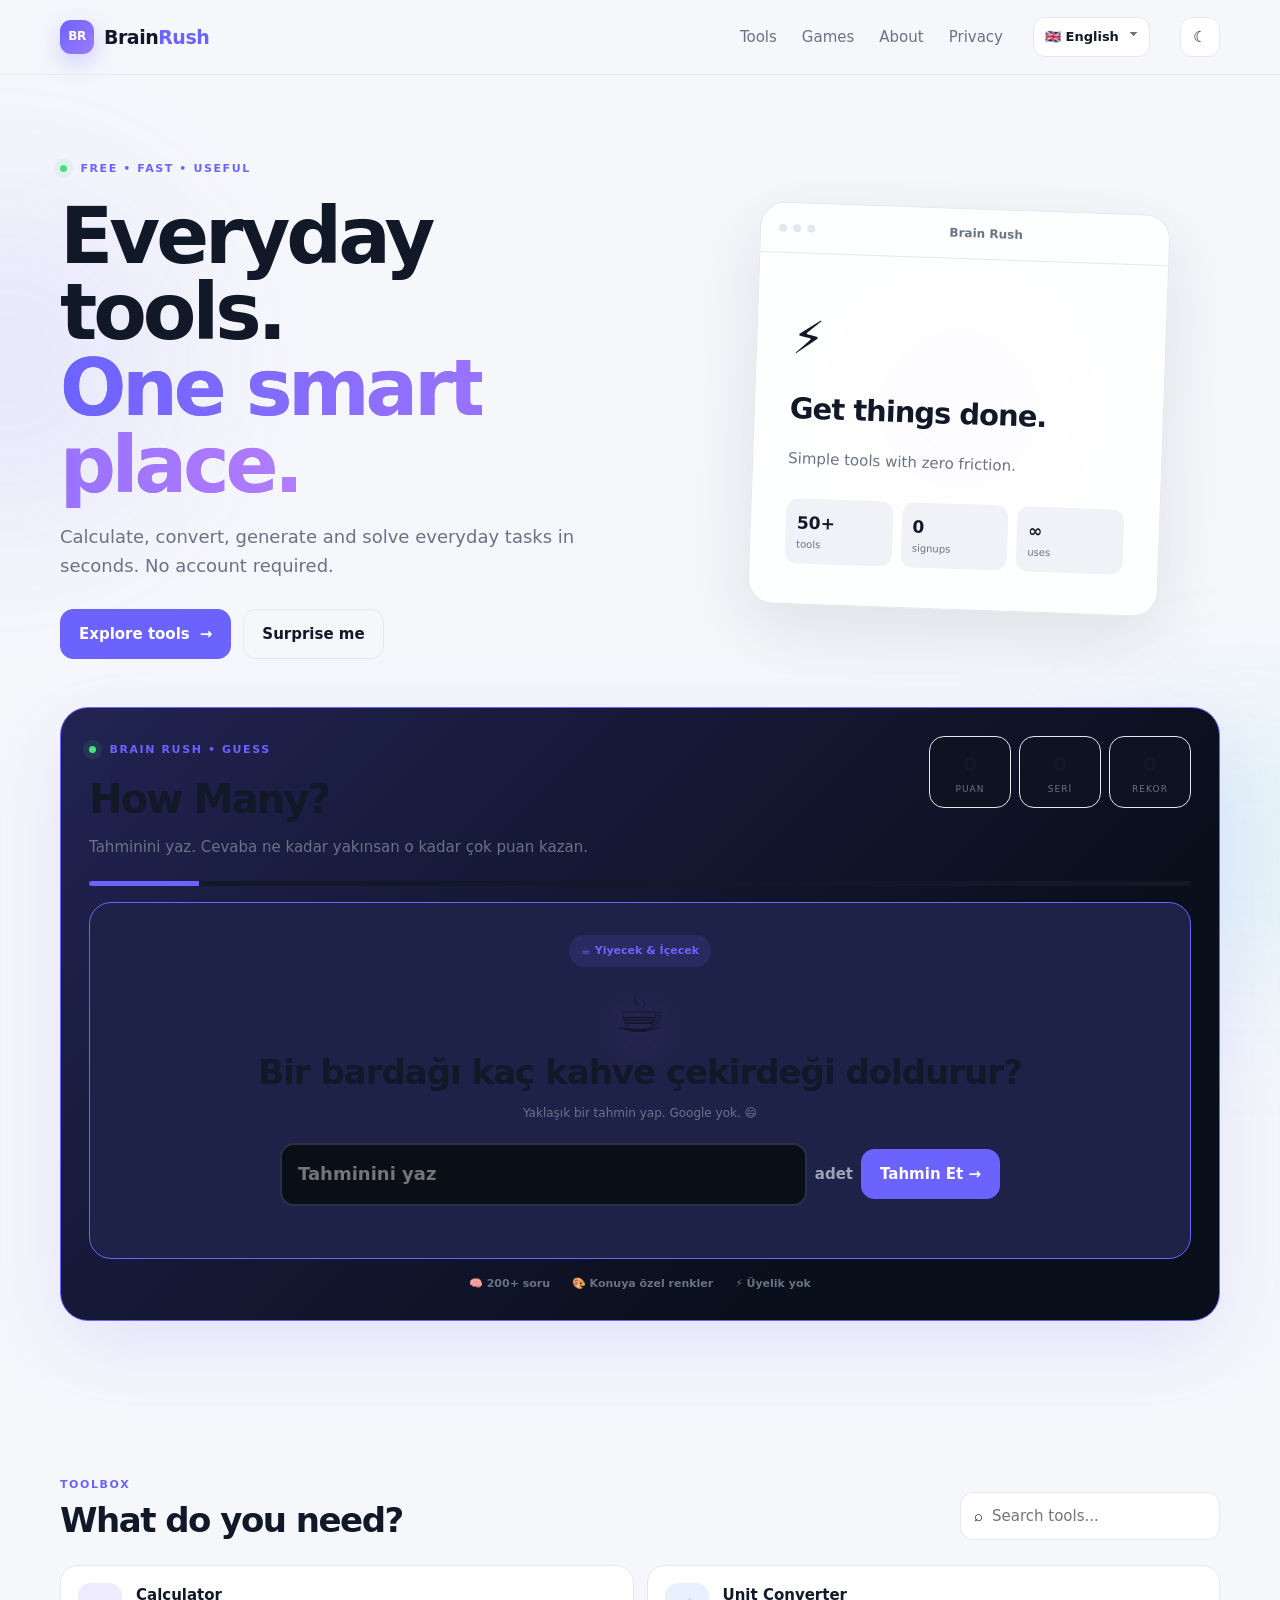
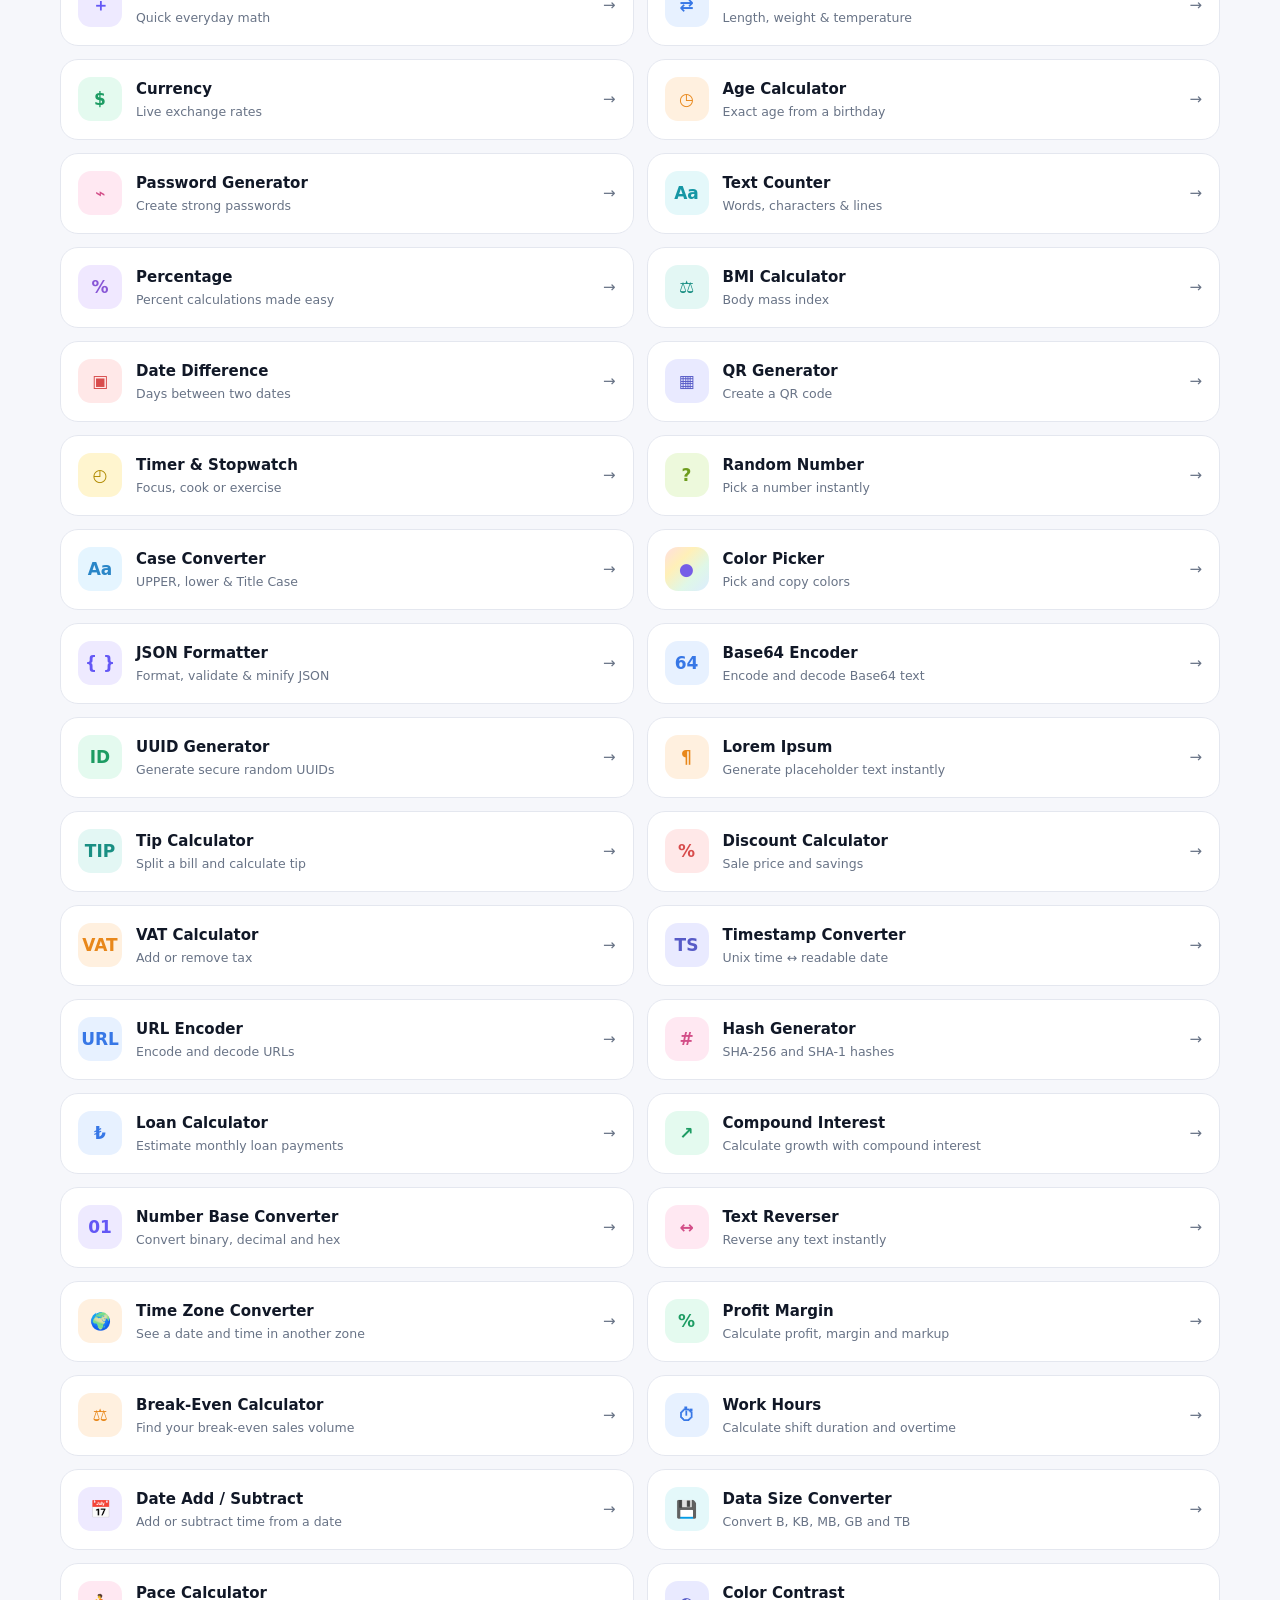
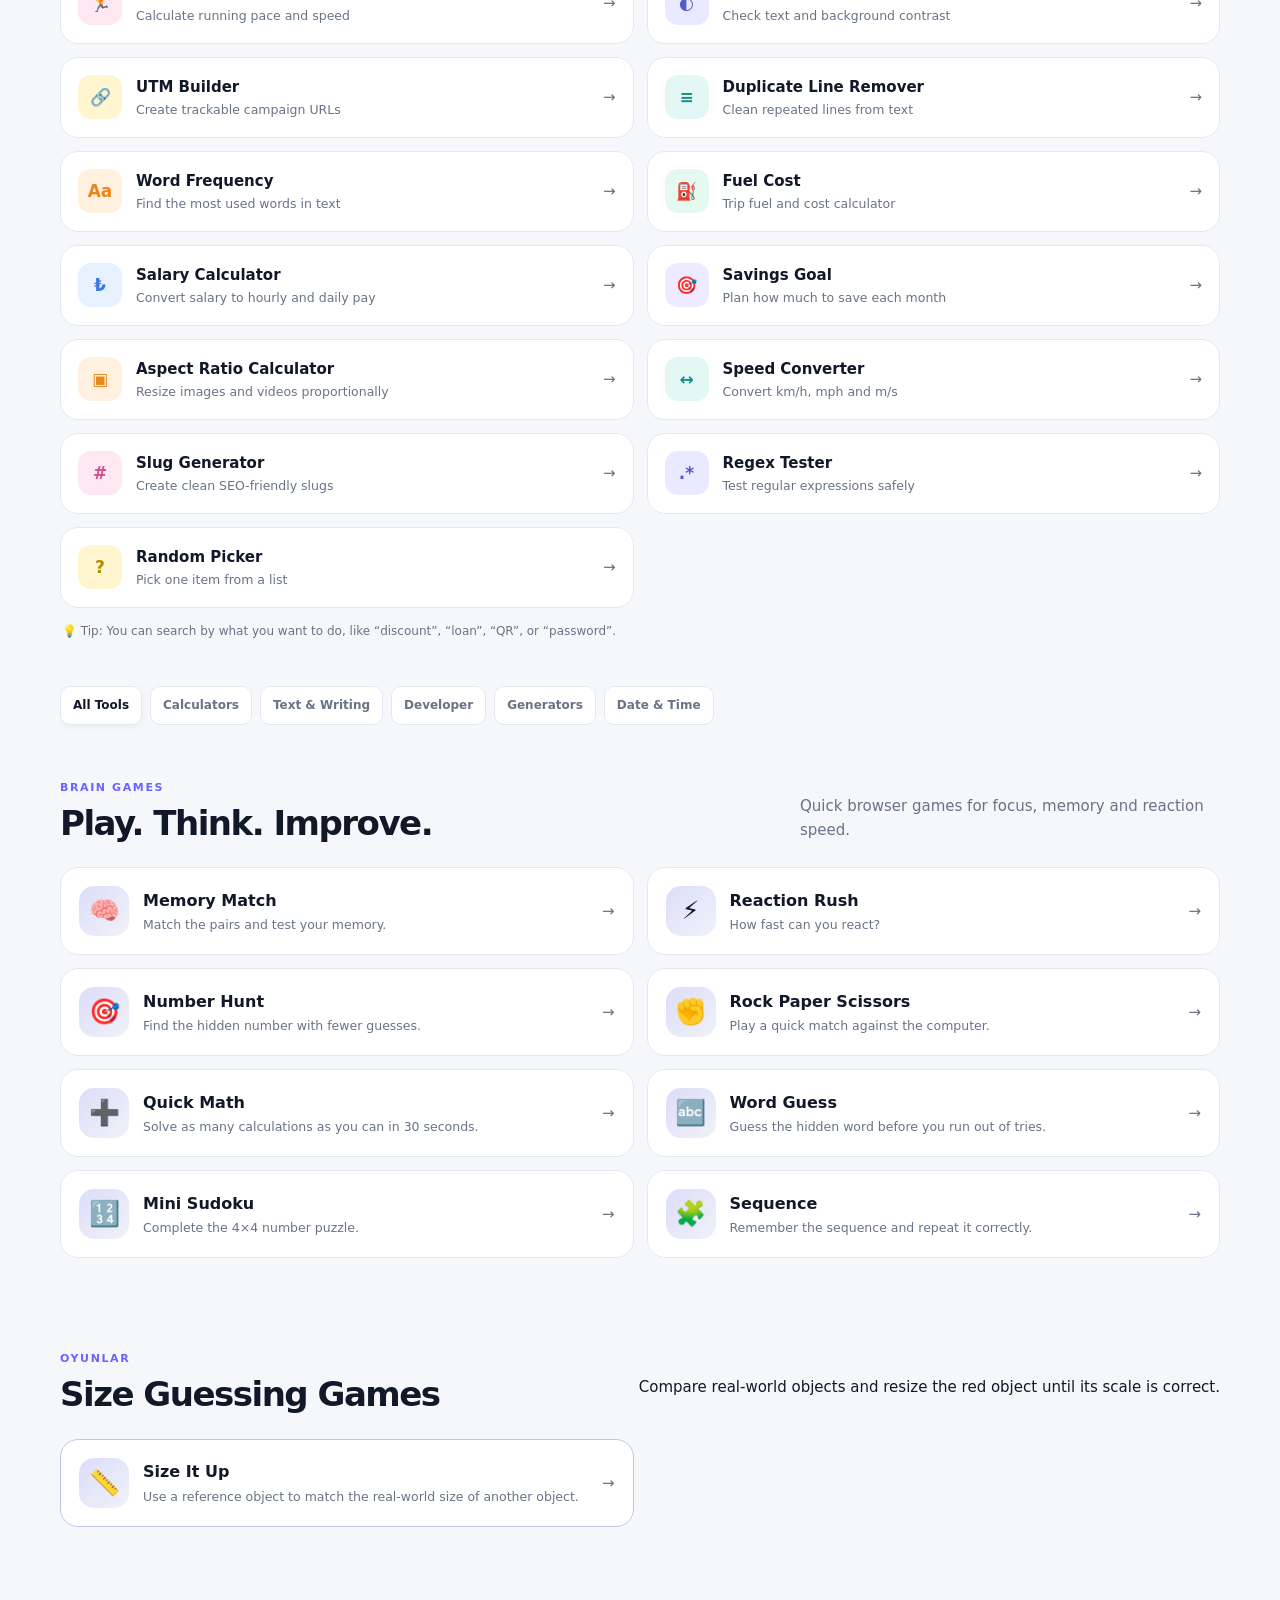
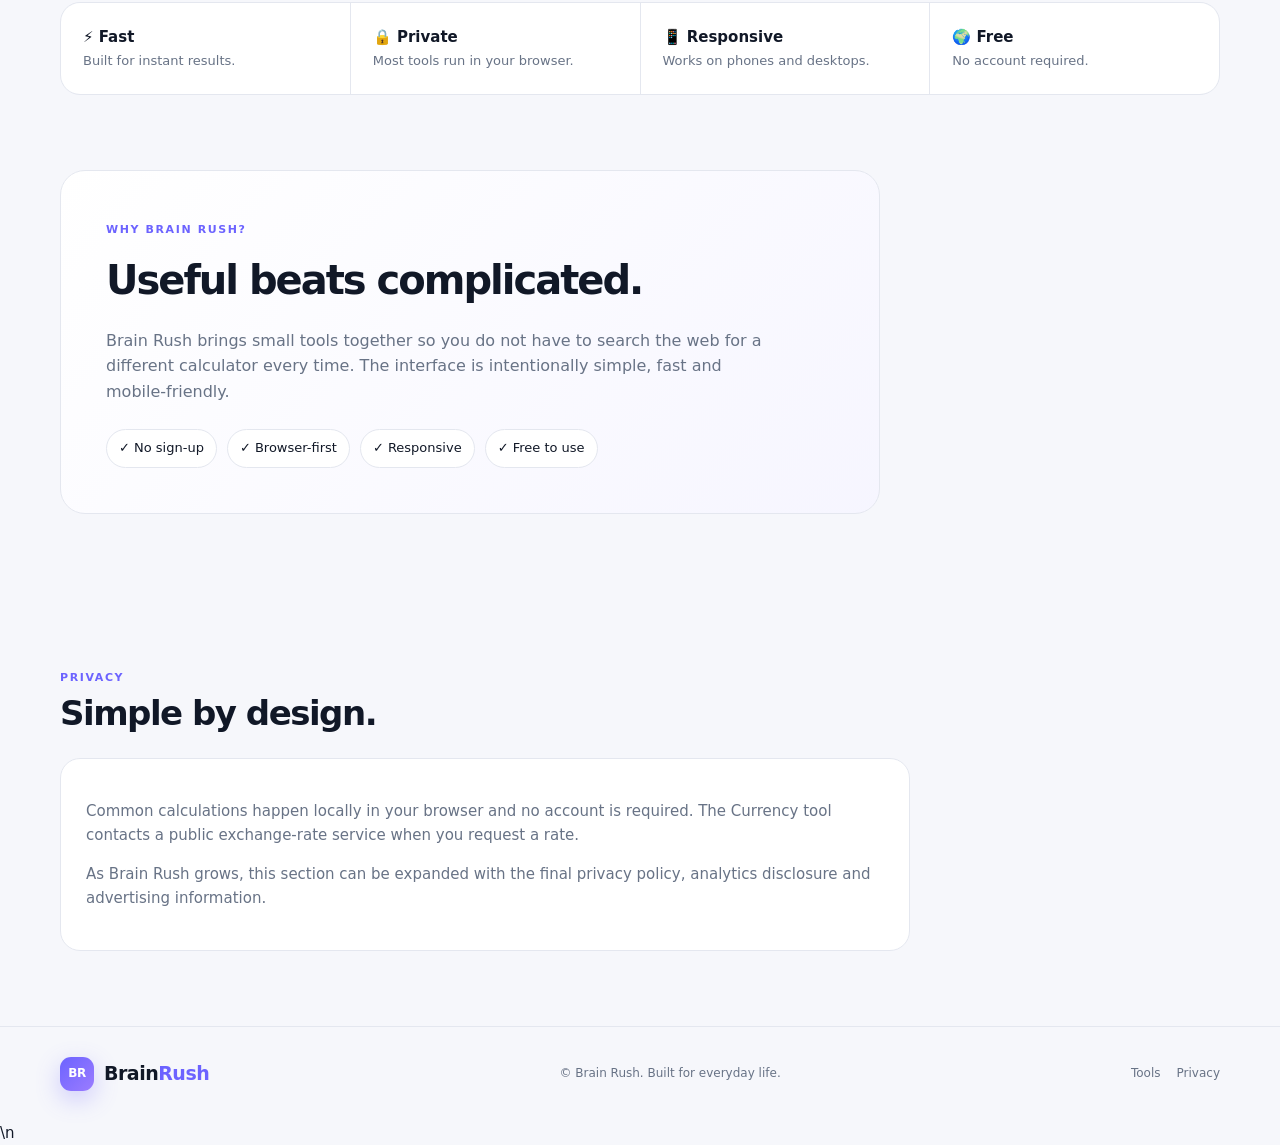
==== index.html @ 8f4cd1d2 "Refresh cache after removing size limits" ====
<!doctype html>
<html lang="en">
<head>
<meta charset="utf-8">
<meta name="viewport" content="width=device-width,initial-scale=1">
<meta name="theme-color" content="#0b1020">
<meta name="description" content="Brain Rush is a free collection of fast online tools for calculations, conversions, text, dates, passwords, QR codes and everyday tasks.">
<meta name="keywords" content="online tools, calculator, unit converter, currency converter, age calculator, password generator, text counter, percentage calculator, BMI, QR code">
<meta property="og:title" content="Brain Rush — Free Everyday Tools">
<meta property="og:description" content="Fast, useful and browser-first online tools.">
<meta property="og:type" content="website">
<title>Brain Rush — Free Everyday Tools</title>
<link rel="manifest" href="manifest.webmanifest">
<link rel="stylesheet" href="assets/styles.css?v=20261127-5">
</head>
<body>
<div class="bg-orb orb-one"></div><div class="bg-orb orb-two"></div>
<header class="site-header"><div class="container nav-wrap">
<a class="brand" href="#"><span class="brand-mark">BR</span><span>Brain<span>Rush</span></span></a>
<nav class="nav-links"><a href="#tools"><span data-i18n="Tools">Tools</span></a><a href="#games" data-i18n="Games">Games</a><a href="#about"><span data-i18n="About">About</span></a><a href="#privacy"><span data-i18n="Privacy">Privacy</span></a></nav>
<div class="language-switcher">
<select id="languageSelect" aria-label="Language">
<option value="en">🇬🇧 English</option>
<option value="tr">🇹🇷 Türkçe</option>
</select>
</div>
<button class="icon-btn" id="themeToggle" aria-label="Toggle theme">☾</button>
</div></header>
<main>
<section class="hero container"><div class="hero-copy">
<div class="eyebrow"><span class="pulse"></span> FREE • FAST • USEFUL</div>
<h1>Everyday tools.<br><span><span data-i18n="One smart place.">One smart place.</span></span></h1>
<p><span data-i18n="Calculate, convert, generate and solve everyday tasks in seconds. No account required.">Calculate, convert, generate and solve everyday tasks in seconds. No account required.</span></p>
<div class="hero-actions"><a class="btn primary" href="#tools">Explore tools <span>→</span></a><button class="btn ghost" id="randomTool"><span data-i18n="Surprise me">Surprise me</span></button></div>
</div><div class="hero-panel"><div class="panel-glow"></div><div class="mini-window">
<div class="window-top"><span></span><span></span><span></span><b>Brain Rush</b></div>
<div class="mini-content"><div class="mini-icon">⚡</div><strong><span data-i18n="Get things done.">Get things done.</span></strong><p><span data-i18n="Simple tools with zero friction.">Simple tools with zero friction.</span></p>
<div class="mini-stats"><span><b>50+</b> tools</span><span><b>0</b> signups</span><span><b>∞</b> uses</span></div></div></div></div></section>

<section class="container section estimate-game-section" id="guessGame">
  <div class="guess-game-shell" data-theme-color="violet">
    <div class="guess-game-header">
      <div>
        <span class="eyebrow"><span class="pulse"></span> BRAIN RUSH • GUESS</span>
        <h2 data-i18n="How Many?">How Many?</h2>
        <p data-i18n="Estimate the answer. The closer you are, the higher your score.">Tahminini yaz. Cevaba ne kadar yakınsan o kadar çok puan kazan.</p>
      </div>
      <div class="guess-game-stats">
        <div><b id="guessScore">0</b><small data-i18n="Score">PUAN</small></div>
        <div><b id="guessStreak">0</b><small data-i18n="Streak">SERİ</small></div>
        <div><b id="guessBest">0</b><small data-i18n="Best">REKOR</small></div>
      </div>
    </div>
    <div class="guess-progress"><span id="guessProgressBar"></span></div>
    <div class="guess-card" id="guessCard">
      <div class="guess-category" id="guessCategory">☕ Yiyecek & İçecek</div>
      <div class="guess-emoji" id="guessEmoji">☕</div>
      <h3 id="guessQuestion">Bir bardağı kaç kahve çekirdeği doldurur?</h3>
      <p class="guess-hint" id="guessHint">Yaklaşık bir tahmin yap. Google yok. 😄</p>
      <div class="guess-answer-row">
        <input id="guessInput" type="text" inputmode="decimal" autocomplete="off" placeholder="Tahminini yaz">
        <span id="guessUnit">adet</span>
        <button class="btn primary" id="guessSubmit" type="button">Tahmin Et →</button>
      </div>
      <div class="guess-feedback" id="guessFeedback" aria-live="polite"></div>
      <button class="guess-next" id="guessNext" type="button" hidden>Sonraki Soru →</button>
    </div>
    <div class="guess-footer">
      <span>🧠 <b data-i18n="200+ questions">200+ soru</b></span>
      <span>🎨 <b data-i18n="Color-coded topics">Konuya özel renkler</b></span>
      <span>⚡ <b data-i18n="No account required">Üyelik yok</b></span>
    </div>
  </div>
</section>

<section class="container section" id="tools"><div class="section-heading"><div><span class="eyebrow"><span data-i18n="TOOLBOX">TOOLBOX</span></span><h2>What do you need?</h2></div>
<div class="search-box"><span>⌕</span><input id="toolSearch" type="search" placeholder="Search tools..." aria-label="Search tools"></div></div>
<div class="tool-grid">
<button class="tool-card" data-tool="calculator" data-category="calculator" data-keywords="math arithmetic"><span class="tool-icon violet">＋</span><span><b><span data-i18n="Calculator">Calculator</span></b><small><span data-i18n="Quick everyday math">Quick everyday math</span></small></span><i>→</i></button>
<button class="tool-card" data-tool="unit" data-category="calculator" data-keywords="unit length weight temperature"><span class="tool-icon blue">⇄</span><span><b><span data-i18n="Unit Converter">Unit Converter</span></b><small><span data-i18n="Length, weight & temperature">Length, weight & temperature</span></small></span><i>→</i></button>
<button class="tool-card" data-tool="currency" data-category="calculator" data-keywords="currency exchange money usd eur try"><span class="tool-icon green">$</span><span><b><span data-i18n="Currency">Currency</span></b><small><span data-i18n="Live exchange rates">Live exchange rates</span></small></span><i>→</i></button>
<button class="tool-card" data-tool="age" data-category="calculator" data-keywords="age birthday date"><span class="tool-icon orange">◷</span><span><b><span data-i18n="Age Calculator">Age Calculator</span></b><small><span data-i18n="Exact age from a birthday">Exact age from a birthday</span></small></span><i>→</i></button>
<button class="tool-card" data-tool="password" data-category="generator" data-keywords="password secure random generator"><span class="tool-icon pink">⌁</span><span><b><span data-i18n="Password Generator">Password Generator</span></b><small><span data-i18n="Create strong passwords">Create strong passwords</span></small></span><i>→</i></button>
<button class="tool-card" data-tool="text" data-category="text" data-keywords="text words characters counter"><span class="tool-icon cyan">Aa</span><span><b><span data-i18n="Text Counter">Text Counter</span></b><small><span data-i18n="Words, characters & lines">Words, characters & lines</span></small></span><i>→</i></button>
<button class="tool-card" data-tool="percentage" data-category="calculator" data-keywords="percent percentage"><span class="tool-icon purple">%</span><span><b><span data-i18n="Percentage">Percentage</span></b><small><span data-i18n="Percent calculations made easy">Percent calculations made easy</span></small></span><i>→</i></button>
<button class="tool-card" data-tool="bmi" data-category="calculator" data-keywords="bmi body mass index"><span class="tool-icon teal">⚖</span><span><b><span data-i18n="BMI Calculator">BMI Calculator</span></b><small><span data-i18n="Body mass index">Body mass index</span></small></span><i>→</i></button>
<button class="tool-card" data-tool="date" data-category="time" data-keywords="date difference days"><span class="tool-icon red">▣</span><span><b><span data-i18n="Date Difference">Date Difference</span></b><small><span data-i18n="Days between two dates">Days between two dates</span></small></span><i>→</i></button>
<button class="tool-card" data-tool="qr" data-category="generator" data-keywords="qr code"><span class="tool-icon indigo">▦</span><span><b><span data-i18n="QR Generator">QR Generator</span></b><small><span data-i18n="Create a QR code">Create a QR code</span></small></span><i>→</i></button>
<button class="tool-card" data-tool="timer" data-category="time" data-keywords="timer stopwatch countdown"><span class="tool-icon yellow">◴</span><span><b><span data-i18n="Timer & Stopwatch">Timer & Stopwatch</span></b><small><span data-i18n="Focus, cook or exercise">Focus, cook or exercise</span></small></span><i>→</i></button>
<button class="tool-card" data-tool="random" data-category="generator" data-keywords="random number"><span class="tool-icon lime">?</span><span><b><span data-i18n="Random Number">Random Number</span></b><small><span data-i18n="Pick a number instantly">Pick a number instantly</span></small></span><i>→</i></button>
<button class="tool-card" data-tool="case" data-category="text" data-keywords="uppercase lowercase case converter"><span class="tool-icon sky">Aa</span><span><b><span data-i18n="Case Converter">Case Converter</span></b><small><span data-i18n="UPPER, lower & Title Case">UPPER, lower & Title Case</span></small></span><i>→</i></button>
<button class="tool-card" data-tool="color" data-category="generator" data-keywords="color picker hex rgb"><span class="tool-icon rainbow">●</span><span><b><span data-i18n="Color Picker">Color Picker</span></b><small><span data-i18n="Pick and copy colors">Pick and copy colors</span></small></span><i>→</i></button>
<button class="tool-card" data-tool="json" data-category="developer" data-keywords="json formatter beautifier minify developer"><span class="tool-icon violet">{ }</span><span><b><span data-i18n="JSON Formatter">JSON Formatter</span></b><small><span data-i18n="Format, validate & minify JSON">Format, validate & minify JSON</span></small></span><i>→</i></button>
<button class="tool-card" data-tool="base64" data-category="developer" data-keywords="base64 encode decode developer"><span class="tool-icon blue">64</span><span><b><span data-i18n="Base64 Encoder">Base64 Encoder</span></b><small><span data-i18n="Encode and decode Base64 text">Encode and decode Base64 text</span></small></span><i>→</i></button>
<button class="tool-card" data-tool="uuid" data-category="generator" data-keywords="uuid guid identifier developer"><span class="tool-icon green">ID</span><span><b><span data-i18n="UUID Generator">UUID Generator</span></b><small><span data-i18n="Generate secure random UUIDs">Generate secure random UUIDs</span></small></span><i>→</i></button>
<button class="tool-card" data-tool="lorem" data-category="text" data-keywords="lorem ipsum placeholder text"><span class="tool-icon orange">¶</span><span><b><span data-i18n="Lorem Ipsum">Lorem Ipsum</span></b><small><span data-i18n="Generate placeholder text instantly">Generate placeholder text instantly</span></small></span><i>→</i></button><button class="tool-card" data-tool="tip" data-category="calculator" data-keywords="tip gratuity restaurant bill"><span class="tool-icon teal">TIP</span><span><b data-i18n="Tip Calculator">Tip Calculator</b><small data-i18n="Split a bill and calculate tip">Split a bill and calculate tip</small></span><i>→</i></button>
<button class="tool-card" data-tool="discount" data-category="calculator" data-keywords="discount sale price savings"><span class="tool-icon red">%</span><span><b data-i18n="Discount Calculator">Discount Calculator</b><small data-i18n="Sale price and savings">Sale price and savings</small></span><i>→</i></button>
<button class="tool-card" data-tool="vat" data-category="calculator" data-keywords="vat tax sales tax"><span class="tool-icon orange">VAT</span><span><b data-i18n="VAT Calculator">VAT Calculator</b><small data-i18n="Add or remove tax">Add or remove tax</small></span><i>→</i></button>
<button class="tool-card" data-tool="timestamp" data-category="time" data-keywords="unix timestamp epoch date time"><span class="tool-icon indigo">TS</span><span><b data-i18n="Timestamp Converter">Timestamp Converter</b><small data-i18n="Unix time ↔ readable date">Unix time ↔ readable date</small></span><i>→</i></button>
<button class="tool-card" data-tool="url" data-category="developer" data-keywords="url encode decode developer"><span class="tool-icon blue">URL</span><span><b data-i18n="URL Encoder">URL Encoder</b><small data-i18n="Encode and decode URLs">Encode and decode URLs</small></span><i>→</i></button>
<button class="tool-card" data-tool="hash" data-category="developer" data-keywords="hash sha256 sha1 security developer"><span class="tool-icon pink">#</span><span><b data-i18n="Hash Generator">Hash Generator</b><small data-i18n="SHA-256 and SHA-1 hashes">SHA-256 and SHA-1 hashes</small></span><i>→</i></button><button class="tool-card" data-tool="loan" data-category="calculator" data-keywords="loan credit mortgage interest"><span class="tool-icon blue">₺</span><span><b data-i18n="Loan Calculator">Loan Calculator</b><small data-i18n="Estimate monthly loan payments">Estimate monthly loan payments</small></span><i>→</i></button>
<button class="tool-card" data-tool="compound" data-category="calculator" data-keywords="compound interest investment savings"><span class="tool-icon green">↗</span><span><b data-i18n="Compound Interest">Compound Interest</b><small data-i18n="Calculate growth with compound interest">Calculate growth with compound interest</small></span><i>→</i></button>
<button class="tool-card" data-tool="base" data-category="developer" data-keywords="binary decimal hexadecimal base converter"><span class="tool-icon violet">01</span><span><b data-i18n="Number Base Converter">Number Base Converter</b><small data-i18n="Convert binary, decimal and hex">Convert binary, decimal and hex</small></span><i>→</i></button>
<button class="tool-card" data-tool="reverse" data-category="text" data-keywords="reverse text string"><span class="tool-icon pink">↔</span><span><b data-i18n="Text Reverser">Text Reverser</b><small data-i18n="Reverse any text instantly">Reverse any text instantly</small></span><i>→</i></button>
<button class="tool-card" data-tool="timezone" data-category="time" data-keywords="time zone timezone world clock"><span class="tool-icon orange">🌍</span><span><b data-i18n="Time Zone Converter">Time Zone Converter</b><small data-i18n="See a date and time in another zone">See a date and time in another zone</small></span><i>→</i></button><button class="tool-card" data-tool="profit" data-category="calculator" data-keywords="profit margin markup sales cost"><span class="tool-icon green">%</span><span><b data-i18n="Profit Margin">Kâr Marjı Hesaplama</b><small data-i18n="Calculate profit, margin and markup">Kârı, marjı ve kâr oranını hesaplayın</small></span><i>→</i></button>
<button class="tool-card" data-tool="breakeven" data-category="calculator" data-keywords="break even fixed variable cost business"><span class="tool-icon orange">⚖</span><span><b data-i18n="Break-Even Calculator">Başabaş Noktası Hesaplama</b><small data-i18n="Find your break-even sales volume">Başabaş satış miktarını bulun</small></span><i>→</i></button>
<button class="tool-card" data-tool="workhours" data-category="calculator" data-keywords="work hours shift overtime time"><span class="tool-icon blue">⏱</span><span><b data-i18n="Work Hours">Çalışma Saati Hesaplama</b><small data-i18n="Calculate shift duration and overtime">Vardiya süresini ve fazla mesaiyi hesaplayın</small></span><i>→</i></button>
<button class="tool-card" data-tool="dateadd" data-category="calculator" data-keywords="date add days weeks months"><span class="tool-icon violet">📅</span><span><b data-i18n="Date Add / Subtract">Tarihe Gün Ekle / Çıkar</b><small data-i18n="Add or subtract time from a date">Bir tarihe gün, hafta veya ay ekleyin</small></span><i>→</i></button>
<button class="tool-card" data-tool="datasize" data-category="calculator" data-keywords="data storage bytes kb mb gb tb"><span class="tool-icon cyan">💾</span><span><b data-i18n="Data Size Converter">Veri Boyutu Dönüştürücü</b><small data-i18n="Convert B, KB, MB, GB and TB">B, KB, MB, GB ve TB arasında dönüştürün</small></span><i>→</i></button>
<button class="tool-card" data-tool="pace" data-category="calculator" data-keywords="running pace speed distance time"><span class="tool-icon pink">🏃</span><span><b data-i18n="Pace Calculator">Tempo Hesaplama</b><small data-i18n="Calculate running pace and speed">Koşu temposunu ve hızı hesaplayın</small></span><i>→</i></button>
<button class="tool-card" data-tool="contrast" data-category="developer" data-keywords="color contrast accessibility wcag"><span class="tool-icon indigo">◐</span><span><b data-i18n="Color Contrast">Renk Kontrastı</b><small data-i18n="Check text and background contrast">Metin ve arka plan kontrastını kontrol edin</small></span><i>→</i></button>
<button class="tool-card" data-tool="utm" data-category="generator" data-keywords="utm campaign url marketing"><span class="tool-icon yellow">🔗</span><span><b data-i18n="UTM Builder">UTM Oluşturucu</b><small data-i18n="Create trackable campaign URLs">Takip edilebilir kampanya URL'leri oluşturun</small></span><i>→</i></button>
<button class="tool-card" data-tool="duplicates" data-category="text" data-keywords="duplicate lines remove text clean"><span class="tool-icon teal">≡</span><span><b data-i18n="Duplicate Line Remover">Tekrarlanan Satırları Temizle</b><small data-i18n="Clean repeated lines from text">Metindeki tekrar eden satırları temizleyin</small></span><i>→</i></button>
<button class="tool-card" data-tool="wordfreq" data-category="text" data-keywords="word frequency text analysis count"><span class="tool-icon orange">Aa</span><span><b data-i18n="Word Frequency">Kelime Sıklığı</b><small data-i18n="Find the most used words in text">Metinde en sık kullanılan kelimeleri bulun</small></span><i>→</i></button><button class="tool-card" data-tool="fuel" data-category="calculator" data-keywords="fuel cost petrol diesel trip car"><span class="tool-icon green">⛽</span><span><b data-i18n="Fuel Cost">Fuel Cost</b><small data-i18n="Trip fuel and cost calculator">Trip fuel and cost calculator</small></span><i>→</i></button>
<button class="tool-card" data-tool="salary" data-category="calculator" data-keywords="salary hourly wage annual monthly"><span class="tool-icon blue">₺</span><span><b data-i18n="Salary Calculator">Salary Calculator</b><small data-i18n="Convert salary to hourly and daily pay">Convert salary to hourly and daily pay</small></span><i>→</i></button>
<button class="tool-card" data-tool="savings" data-category="calculator" data-keywords="savings goal saving monthly target"><span class="tool-icon violet">🎯</span><span><b data-i18n="Savings Goal">Savings Goal</b><small data-i18n="Plan how much to save each month">Plan how much to save each month</small></span><i>→</i></button>
<button class="tool-card" data-tool="ratio" data-category="calculator" data-keywords="aspect ratio width height image video"><span class="tool-icon orange">▣</span><span><b data-i18n="Aspect Ratio Calculator">Aspect Ratio Calculator</b><small data-i18n="Resize images and videos proportionally">Resize images and videos proportionally</small></span><i>→</i></button>
<button class="tool-card" data-tool="speed" data-category="calculator" data-keywords="speed kmh mph conversion"><span class="tool-icon teal">↔</span><span><b data-i18n="Speed Converter">Speed Converter</b><small data-i18n="Convert km/h, mph and m/s">Convert km/h, mph and m/s</small></span><i>→</i></button>
<button class="tool-card" data-tool="slug" data-category="text" data-keywords="slug url seo title text"><span class="tool-icon pink">#</span><span><b data-i18n="Slug Generator">Slug Generator</b><small data-i18n="Create clean SEO-friendly slugs">Create clean SEO-friendly slugs</small></span><i>→</i></button>
<button class="tool-card" data-tool="regex" data-category="developer" data-keywords="regex regular expression tester developer"><span class="tool-icon indigo">.*</span><span><b data-i18n="Regex Tester">Regex Tester</b><small data-i18n="Test regular expressions safely">Test regular expressions safely</small></span><i>→</i></button>
<button class="tool-card" data-tool="randompick" data-category="generator" data-keywords="random picker choice list"><span class="tool-icon yellow">?</span><span><b data-i18n="Random Picker">Random Picker</b><small data-i18n="Pick one item from a list">Pick one item from a list</small></span><i>→</i></button></div><p class="tool-tip"><span data-i18n="Tip: You can search by what you want to do, like “discount”, “loan”, “QR”, or “password”.">💡 Tip: You can search by what you want to do, like “discount”, “loan”, “QR”, or “password”.</span></p><p class="no-results" id="noResults" hidden>No tools matched your search.</p></section>
<section class="container category-strip"><div class="category-pill active" data-category="all"><span data-i18n="All Tools">All Tools</span></div><div class="category-pill" data-category="calculator"><span data-i18n="Calculators">Calculators</span></div><div class="category-pill" data-category="text"><span data-i18n="Text & Writing">Text & Writing</span></div><div class="category-pill" data-category="developer"><span data-i18n="Developer">Developer</span></div><div class="category-pill" data-category="generator"><span data-i18n="Generators">Generators</span></div><div class="category-pill" data-category="time"><span data-i18n="Date & Time">Date & Time</span></div></section><section class="container section games-section" id="games">
<div class="section-heading"><div><span class="eyebrow" data-i18n="BRAIN GAMES">BRAIN GAMES</span><h2 data-i18n="Play. Think. Improve.">Play. Think. Improve.</h2></div>
<p class="section-subtitle" data-i18n="Quick browser games for focus, memory and reaction speed.">Quick browser games for focus, memory and reaction speed.</p></div>
<div class="game-grid">
<button class="game-card" data-game="memory"><span class="game-icon">🧠</span><span><b data-i18n="Memory Match">Memory Match</b><small data-i18n="Match the pairs and test your memory.">Match the pairs and test your memory.</small></span><i>→</i></button>
<button class="game-card" data-game="reaction"><span class="game-icon">⚡</span><span><b data-i18n="Reaction Rush">Reaction Rush</b><small data-i18n="How fast can you react?">How fast can you react?</small></span><i>→</i></button>
<button class="game-card" data-game="number"><span class="game-icon">🎯</span><span><b data-i18n="Number Hunt">Number Hunt</b><small data-i18n="Find the hidden number with fewer guesses.">Find the hidden number with fewer guesses.</small></span><i>→</i></button>
<button class="game-card" data-game="rps"><span class="game-icon">✊</span><span><b data-i18n="Rock Paper Scissors">Rock Paper Scissors</b><small data-i18n="Play a quick match against the computer.">Play a quick match against the computer.</small></span><i>→</i></button>
<button class="game-card" data-game="math"><span class="game-icon">➕</span><span><b data-i18n="Quick Math">Quick Math</b><small data-i18n="Solve as many calculations as you can in 30 seconds.">Solve as many calculations as you can in 30 seconds.</small></span><i>→</i></button>
<button class="game-card" data-game="hangman"><span class="game-icon">🔤</span><span><b data-i18n="Word Guess">Word Guess</b><small data-i18n="Guess the hidden word before you run out of tries.">Guess the hidden word before you run out of tries.</small></span><i>→</i></button>
<button class="game-card" data-game="sudoku"><span class="game-icon">🔢</span><span><b data-i18n="Mini Sudoku">Mini Sudoku</b><small data-i18n="Complete the 4×4 number puzzle.">Complete the 4×4 number puzzle.</small></span><i>→</i></button>
<button class="game-card" data-game="sequence"><span class="game-icon">🧩</span><span><b data-i18n="Sequence">Sequence</b><small data-i18n="Remember the sequence and repeat it correctly.">Remember the sequence and repeat it correctly.</small></span><i>→</i></button></div></section><section class="container section size-games-section" id="sizeGames">
  <div class="section-heading"><div><span class="eyebrow">OYUNLAR</span><h2 data-i18n="Size Guessing Games">Boyut Tahmin Oyunları</h2></div><p data-i18n="Compare real-world objects and resize the red object until its scale is correct.">Gerçek hayattaki nesneleri karşılaştırın ve kırmızı nesneyi doğru ölçüye getirin.</p></div>
  <div class="game-grid">
    <button class="game-card size-game-card" data-game="sizeitup"><span class="game-icon">📏</span><span><b data-i18n="Size It Up">Boyutunu Tahmin Et</b><small data-i18n="Use a reference object to match the real-world size of another object.">Referans nesneyi kullanarak başka bir nesnenin gerçek boyutunu tahmin edin.</small></span><i>→</i></button>
  </div>
</section><section class="container feature-strip"><div><strong>⚡ Fast</strong><span><span data-i18n="Built for instant results.">Built for instant results.</span></span></div><div><strong>🔒 Private</strong><span><span data-i18n="Most tools run in your browser.">Most tools run in your browser.</span></span></div><div><strong>📱 Responsive</strong><span><span data-i18n="Works on phones and desktops.">Works on phones and desktops.</span></span></div><div><strong>🌍 Free</strong><span><span data-i18n="No account required.">No account required.</span></span></div></section>
<section class="container section" id="about"><div class="about-card"><span class="eyebrow">WHY BRAIN RUSH?</span><h2><span data-i18n="Useful beats complicated.">Useful beats complicated.</span></h2><p>Brain Rush brings small tools together so you do not have to search the web for a different calculator every time. The interface is intentionally simple, fast and mobile-friendly.</p><div class="about-points"><span>✓ No sign-up</span><span>✓ Browser-first</span><span>✓ Responsive</span><span>✓ Free to use</span></div></div></section>
<section class="container section" id="privacy"><div class="section-heading"><div><span class="eyebrow"><span data-i18n="PRIVACY">PRIVACY</span></span><h2><span data-i18n="Simple by design.">Simple by design.</span></h2></div></div><div class="privacy-card"><p>Common calculations happen locally in your browser and no account is required. The Currency tool contacts a public exchange-rate service when you request a rate.</p><p>As Brain Rush grows, this section can be expanded with the final privacy policy, analytics disclosure and advertising information.</p></div></section>
</main>
<footer class="footer"><div class="container footer-inner"><a class="brand" href="#"><span class="brand-mark">BR</span><span>Brain<span>Rush</span></span></a><p>© <span id="year"></span> Brain Rush. Built for everyday life.</p><div><a href="#tools"><span data-i18n="Tools">Tools</span></a><a href="#privacy"><span data-i18n="Privacy">Privacy</span></a></div></div></footer>
<div class="modal-backdrop" id="modal" hidden><div class="modal" role="dialog" aria-modal="true" aria-labelledby="modalTitle"><button class="modal-close" id="modalClose" aria-label="Close">×</button><div id="modalBody"></div></div></div>

<template id="tipTemplate"><div class="tool-head"><span class="tool-icon teal">TIP</span><div><h3>Tip Calculator</h3><p>Enter your bill, choose a tip and split it between people.</p></div></div><div class="form-grid"><label>Bill amount<input id="tipBill" type="number" value="100" min="0"></label><label>Tip %<input id="tipPercent" type="number" value="10" min="0"></label><label>People<input id="tipPeople" type="number" value="1" min="1"></label></div><div class="result-box"><small>Total</small><strong id="tipTotal">110</strong><span id="tipPerPerson">110 per person</span></div></template>
<template id="discountTemplate"><div class="tool-head"><span class="tool-icon red">%</span><div><h3>Discount Calculator</h3><p>See the sale price and exactly how much you save.</p></div></div><div class="form-grid"><label>Original price<input id="discountPrice" type="number" value="1000"></label><label>Discount %<input id="discountRate" type="number" value="20"></label></div><div class="result-box"><small>You pay</small><strong id="discountFinal">800</strong><span id="discountSaved">You save 200</span></div></template>
<template id="vatTemplate"><div class="tool-head"><span class="tool-icon orange">VAT</span><div><h3>VAT Calculator</h3><p>Add VAT to a price or remove VAT from a VAT-inclusive price.</p></div></div><div class="percent-tabs"><button class="active" data-vat-mode="add">Add VAT</button><button data-vat-mode="remove">Remove VAT</button></div><div class="form-grid"><label>Price<input id="vatPrice" type="number" value="1000"></label><label>VAT %<input id="vatRate" type="number" value="20"></label></div><div class="result-box"><small id="vatLabel">Total with VAT</small><strong id="vatResult">1200</strong><span id="vatTax">VAT: 200</span></div></template>
<template id="timestampTemplate"><div class="tool-head"><span class="tool-icon indigo">TS</span><div><h3>Timestamp Converter</h3><p>Convert Unix timestamps to dates and dates to Unix time.</p></div></div><div class="percent-tabs"><button class="active" data-ts-mode="now">Current time</button><button data-ts-mode="toDate">Timestamp → Date</button><button data-ts-mode="toTs">Date → Timestamp</button></div><div id="tsNow"><div class="result-box"><small>Unix timestamp</small><strong id="tsCurrent">—</strong><span id="tsCurrentDate">—</span></div></div><div id="tsToDate" hidden><label class="single-label">Unix timestamp<input id="tsInput" type="number"></label><div class="result-box"><small>Date</small><strong id="tsDateResult">—</strong></div></div><div id="tsToTs" hidden><label class="single-label">Date and time<input id="dateTimeInput" type="datetime-local"></label><div class="result-box"><small>Unix timestamp</small><strong id="tsResult">—</strong></div></div></template>
<template id="urlTemplate"><div class="tool-head"><span class="tool-icon blue">URL</span><div><h3>URL Encoder / Decoder</h3><p>Safely encode or decode text used inside URLs.</p></div></div><textarea id="urlInput" class="large-text" placeholder="Paste text or URL..."></textarea><div class="case-actions"><button data-url-action="encode">Encode</button><button data-url-action="decode">Decode</button><button data-url-action="clear">Clear</button></div><textarea id="urlOutput" class="large-text" readonly placeholder="Result"></textarea><button class="btn ghost full" id="copyURL">Copy result</button></template>
<template id="hashTemplate"><div class="tool-head"><span class="tool-icon pink">#</span><div><h3>Hash Generator</h3><p>Create SHA-256 or SHA-1 hashes locally in your browser.</p></div></div><textarea id="hashInput" class="large-text" placeholder="Type text to hash..."></textarea><div class="form-grid"><label>Algorithm<select id="hashAlgorithm"><option value="SHA-256">SHA-256</option><option value="SHA-1">SHA-1</option></select></label><div></div></div><button class="btn primary full" id="generateHash">Generate hash</button><div class="result-box"><small>Hash</small><strong id="hashResult" style="font-size:15px;word-break:break-all">—</strong></div><button class="btn ghost full" id="copyHash">Copy result</button></template>\n<template id="jsonTemplate"><div class="tool-head"><span class="tool-icon violet">{ }</span><div><h3>JSON Formatter</h3><p>Format, validate or minify JSON directly in your browser.</p></div></div><textarea id="jsonInput" class="large-text" placeholder='Paste JSON here...'></textarea><div class="case-actions"><button data-json-action="format">Format</button><button data-json-action="minify">Minify</button><button data-json-action="validate">Validate</button><button data-json-action="clear">Clear</button></div><textarea id="jsonOutput" class="large-text" readonly placeholder="Result"></textarea><button class="btn ghost full" id="copyJson">Copy result</button><div class="result-box compact"><small>Status</small><strong id="jsonStatus">—</strong></div></template>
<template id="base64Template"><div class="tool-head"><span class="tool-icon blue">64</span><div><h3>Base64 Encoder</h3><p>Encode and decode UTF-8 text without leaving your browser.</p></div></div><textarea id="base64Input" class="large-text" placeholder="Type or paste text..."></textarea><div class="case-actions"><button data-base64-action="encode">Encode</button><button data-base64-action="decode">Decode</button><button data-base64-action="clear">Clear</button></div><textarea id="base64Output" class="large-text" readonly placeholder="Result"></textarea><button class="btn ghost full" id="copyBase64">Copy result</button></template>
<template id="uuidTemplate"><div class="tool-head"><span class="tool-icon green">ID</span><div><h3>UUID Generator</h3><p>Generate cryptographically strong UUID v4 identifiers locally.</p></div></div><div class="uuid-result" id="uuidResult">Click generate</div><div class="form-grid"><label>Quantity<select id="uuidCount"><option>1</option><option>5</option><option>10</option><option>20</option></select></label><div></div></div><button class="btn primary full" id="generateUUID">Generate UUIDs</button><button class="btn ghost full" id="copyUUID">Copy results</button></template>
<template id="loremTemplate"><div class="tool-head"><span class="tool-icon orange">¶</span><div><h3>Lorem Ipsum</h3><p>Generate placeholder paragraphs, sentences or words.</p></div></div><div class="form-grid"><label>Type<select id="loremType"><option value="paragraphs">Paragraphs</option><option value="sentences">Sentences</option><option value="words">Words</option></select></label><label>Quantity<input id="loremCount" type="number" min="1" max="50" value="3"></label></div><button class="btn primary full" id="generateLorem">Generate</button><textarea id="loremOutput" class="large-text" readonly placeholder="Generated text will appear here..."></textarea><button class="btn ghost full" id="copyLorem">Copy result</button></template>
<template id="memoryGameTemplate"><div class="game-head"><span class="game-icon">🧠</span><div><h3>Memory Match</h3><p data-i18n="Find all matching pairs.">Find all matching pairs.</p></div></div><div class="memory-board" id="memoryBoard"></div><div class="game-score"><span><b id="memoryMoves">0</b><small data-i18n="Moves">Moves</small></span><span><b id="memoryPairs">0/6</b><small data-i18n="Pairs">Pairs</small></span></div><button class="btn primary full" id="memoryReset" data-i18n="New game">New game</button></template>
<template id="reactionGameTemplate"><div class="game-head"><span class="game-icon">⚡</span><div><h3>Reaction Rush</h3><p data-i18n="Wait for green, then click as fast as you can.">Wait for green, then click as fast as you can.</p></div></div><button class="reaction-box" id="reactionBox"><strong id="reactionText" data-i18n="Start">Start</strong></button><div class="game-score"><span><b id="reactionResult">—</b><small data-i18n="Reaction time">Reaction time</small></span><span><b id="reactionBest">—</b><small data-i18n="Best">Best</small></span></div></template>
<template id="numberGameTemplate"><div class="game-head"><span class="game-icon">🎯</span><div><h3>Number Hunt</h3><p data-i18n="Guess the hidden number from 1 to 100.">Guess the hidden number from 1 to 100.</p></div></div><div class="number-hunt"><div class="big-random" id="numberHint">?</div><input id="numberGuess" type="number" min="1" max="100" placeholder="1 - 100"><button class="btn primary full" id="numberCheck" data-i18n="Check guess">Check guess</button><p id="numberMessage" class="game-message"></p><small><span data-i18n="Attempts">Attempts</span>: <b id="numberAttempts">0</b></small></div></template>
<template id="rpsGameTemplate"><div class="game-head"><span class="game-icon">✊</span><div><h3>Rock Paper Scissors</h3><p data-i18n="Choose your move and play against the computer.">Choose your move and play against the computer.</p></div></div><div class="rps-actions"><button data-rps="rock">✊ <span data-i18n="Rock">Rock</span></button><button data-rps="paper">✋ <span data-i18n="Paper">Paper</span></button><button data-rps="scissors">✌️ <span data-i18n="Scissors">Scissors</span></button></div><div class="result-box"><small id="rpsChoices">—</small><strong id="rpsResult" data-i18n="Choose a move">Choose a move</strong><span id="rpsScore">0 - 0</span></div></template><template id="mathGameTemplate"><div class="game-head"><span class="game-icon">➕</span><div><h3 data-i18n="Quick Math">Quick Math</h3><p data-i18n="Solve as many calculations as you can in 30 seconds.">Solve as many calculations as you can in 30 seconds.</p></div></div><div class="math-question" id="mathQuestion">—</div><div class="form-grid"><input id="mathAnswer" type="number" inputmode="numeric" placeholder="Answer"><button class="btn primary" id="mathCheck" data-i18n="Check">Check</button></div><div class="game-score"><span><b id="mathScore">0</b><small data-i18n="Score">Score</small></span><span><b id="mathTime">30</b><small data-i18n="Seconds">Seconds</small></span></div></template>
<template id="hangmanGameTemplate"><div class="game-head"><span class="game-icon">🔤</span><div><h3 data-i18n="Word Guess">Word Guess</h3><p data-i18n="Guess the hidden word before you run out of tries.">Guess the hidden word before you run out of tries.</p></div></div><div class="hangman-word" id="hangmanWord">_ _ _ _</div><input id="hangmanInput" maxlength="1" placeholder="Enter a letter"><button class="btn primary full" id="hangmanGuess" data-i18n="Guess">Guess</button><p id="hangmanMessage" class="game-message"></p><small><span data-i18n="Lives">Lives</span>: <b id="hangmanLives">6</b></small></template>
<template id="sudokuGameTemplate"><div class="game-head"><span class="game-icon">🔢</span><div><h3 data-i18n="Mini Sudoku">Mini Sudoku</h3><p data-i18n="Complete the 4×4 number puzzle.">Complete the 4×4 number puzzle.</p></div></div><div class="sudoku-grid" id="sudokuGrid"></div><button class="btn primary full" id="sudokuCheck" data-i18n="Check Sudoku">Check Sudoku</button><p id="sudokuMessage" class="game-message"></p></template>
<template id="sequenceGameTemplate"><div class="game-head"><span class="game-icon">🧩</span><div><h3 data-i18n="Sequence">Sequence</h3><p data-i18n="Remember the sequence and repeat it correctly.">Remember the sequence and repeat it correctly.</p></div></div><div class="sequence-display" id="sequenceDisplay">—</div><button class="btn primary full" id="sequenceStart" data-i18n="Start Game">Start Game</button><div class="sequence-buttons" id="sequenceButtons"></div><p id="sequenceMessage" class="game-message"></p></template><template id="calculatorTemplate"><div class="tool-head"><span class="tool-icon violet">＋</span><div><h3 id="modalTitle">Calculator</h3><p>Fast arithmetic without leaving the page.</p></div></div><div class="calculator"><input class="calc-display" id="calcDisplay" value="0" readonly><div class="calc-grid">
<button data-calc="clear" class="danger">C</button><button data-calc="back">⌫</button><button data-calc="%">%</button><button data-calc="/" class="operator">÷</button>
<button data-calc="7">7</button><button data-calc="8">8</button><button data-calc="9">9</button><button data-calc="*" class="operator">×</button>
<button data-calc="4">4</button><button data-calc="5">5</button><button data-calc="6">6</button><button data-calc="-" class="operator">−</button>
<button data-calc="1">1</button><button data-calc="2">2</button><button data-calc="3">3</button><button data-calc="+" class="operator">+</button>
<button data-calc="0" class="wide">0</button><button data-calc=".">.</button><button data-calc="=" class="equals">=</button></div></div></template>

<template id="unitTemplate"><div class="tool-head"><span class="tool-icon blue">⇄</span><div><h3>Unit Converter</h3><p>Convert length, weight and temperature.</p></div></div><div class="form-grid"><label>Category<select id="unitCategory"><option value="length">Length</option><option value="weight">Weight</option><option value="temperature">Temperature</option></select></label><label>Value<input id="unitValue" type="number" value="1"></label><label>From<select id="unitFrom"></select></label><label>To<select id="unitTo"></select></label></div><div class="result-box"><small>Result</small><strong id="unitResult">—</strong></div></template>

<template id="currencyTemplate"><div class="tool-head"><span class="tool-icon green">$</span><div><h3>Currency Converter</h3><p>Current rates from the Frankfurter public API.</p></div></div><div class="form-grid"><label>Amount<input id="currencyAmount" type="number" value="100" min="0"></label><label>From<select id="currencyFrom"><option>USD</option><option>EUR</option><option>GBP</option><option>TRY</option><option>JPY</option></select></label><label>To<select id="currencyTo"><option>EUR</option><option>USD</option><option>TRY</option><option>GBP</option><option>JPY</option></select></label></div><button class="btn primary full" id="currencyConvert">Convert</button><div class="result-box"><small>Converted amount</small><strong id="currencyResult">—</strong><span id="currencyStatus"></span></div></template>

<template id="ageTemplate"><div class="tool-head"><span class="tool-icon orange">◷</span><div><h3>Age Calculator</h3><p>Find exact age in years, months and days.</p></div></div><label class="single-label">Date of birth<input id="birthDate" type="date"></label><button class="btn primary full" id="ageCalculate">Calculate age</button><div class="result-box"><small>Your age</small><strong id="ageResult">—</strong><span id="ageDays"></span></div></template>

<template id="passwordTemplate"><div class="tool-head"><span class="tool-icon pink">⌁</span><div><h3>Password Generator</h3><p>Create a strong random password locally.</p></div></div><div class="password-output"><input id="passwordOutput" readonly><button id="copyPassword">Copy</button></div><div class="range-row"><label>Length <output id="passwordLengthOut">16</output></label><input id="passwordLength" type="range" min="6" max="64" value="16"></div><div class="checks"><label><input id="passUpper" type="checkbox" checked> Uppercase</label><label><input id="passLower" type="checkbox" checked> Lowercase</label><label><input id="passNumbers" type="checkbox" checked> Numbers</label><label><input id="passSymbols" type="checkbox" checked> Symbols</label></div><button class="btn primary full" id="generatePassword">Generate new password</button></template>

<template id="textTemplate"><div class="tool-head"><span class="tool-icon cyan">Aa</span><div><h3>Text Counter</h3><p>Count words, characters, lines and reading time.</p></div></div><textarea id="textInput" class="large-text" placeholder="Paste or type your text here..."></textarea><div class="stat-grid"><div><b id="wordCount">0</b><span>Words</span></div><div><b id="charCount">0</b><span>Characters</span></div><div><b id="lineCount">0</b><span>Lines</span></div><div><b id="readTime">0 min</b><span>Reading time</span></div></div></template>

<template id="percentageTemplate"><div class="tool-head"><span class="tool-icon purple">%</span><div><h3>Percentage Calculator</h3><p>Choose what you want to calculate. It's easier than formulas.</p></div></div>
<div class="percent-tabs"><button class="active" data-pct-mode="of">What is X% of Y?</button><button data-pct-mode="change">Percentage change</button><button data-pct-mode="discount">Discount price</button></div>
<div id="pctOfPanel" class="pct-panel"><div class="friendly-question"><input id="pctA" type="number" value="20"><span>% of</span><input id="pctB" type="number" value="150"></div><div class="result-box"><small>Answer</small><strong id="pctResult">30</strong><span id="pctExplain">20% of 150 = 30</span></div></div>
<div id="pctChangePanel" class="pct-panel" hidden><div class="friendly-question"><span>From</span><input id="pctC" type="number" value="100"><span>to</span><input id="pctD" type="number" value="125"></div><div class="result-box"><small>Change</small><strong id="pctResult2">25%</strong><span id="pctChangeExplain">It increased by 25%.</span></div></div>
<div id="pctDiscountPanel" class="pct-panel" hidden><div class="friendly-question"><span>Price</span><input id="pctPrice" type="number" value="1000"><span>Discount</span><input id="pctDiscount" type="number" value="20"><span>%</span></div><div class="result-box"><small>You pay</small><strong id="pctDiscountResult">800</strong><span id="pctSaveResult">You save 200</span></div></div></template>

<template id="bmiTemplate"><div class="tool-head"><span class="tool-icon teal">⚖</span><div><h3>BMI Calculator</h3><p>Calculate body mass index using metric units.</p></div></div><div class="form-grid"><label>Weight (kg)<input id="bmiWeight" type="number" value="70"></label><label>Height (cm)<input id="bmiHeight" type="number" value="175"></label></div><button class="btn primary full" id="bmiCalculate">Calculate BMI</button><div class="result-box"><small>BMI</small><strong id="bmiResult">—</strong><span id="bmiCategory"></span></div><p class="fine-print">BMI is a screening measure, not a medical diagnosis.</p></template>

<template id="dateTemplate"><div class="tool-head"><span class="tool-icon red">▣</span><div><h3>Date Difference</h3><p>Find the number of days between dates.</p></div></div><div class="form-grid"><label>Start date<input id="dateStart" type="date"></label><label>End date<input id="dateEnd" type="date"></label></div><button class="btn primary full" id="dateCalculate">Calculate difference</button><div class="result-box"><small>Difference</small><strong id="dateResult">—</strong></div></template>

<template id="qrTemplate"><div class="tool-head"><span class="tool-icon indigo">▦</span><div><h3>QR Code Generator</h3><p>Turn text or a URL into a downloadable QR code.</p></div></div><label class="single-label">Text or URL<input id="qrText" value="https://brain-rush.example"></label><div class="qr-wrap"><div id="qrCode"></div></div><div class="qr-actions"><button class="btn primary" id="generateQR">Generate</button><button class="btn ghost" id="downloadQR">Download PNG</button></div></template>

<template id="timerTemplate"><div class="tool-head"><span class="tool-icon yellow">◴</span><div><h3>Timer & Stopwatch</h3><p>A simple focus timer and stopwatch.</p></div></div><div class="timer-tabs"><button class="active" data-timer-mode="countdown">Countdown</button><button data-timer-mode="stopwatch">Stopwatch</button></div><div class="timer-display" id="timerDisplay">05:00</div><div class="timer-inputs" id="countdownInputs"><input id="timerMinutes" type="number" min="0" max="999" value="5"><span>:</span><input id="timerSeconds" type="number" min="0" max="59" value="0"></div><div class="timer-actions"><button class="btn primary" id="timerStart">Start</button><button class="btn ghost" id="timerReset">Reset</button></div></template>

<template id="randomTemplate"><div class="tool-head"><span class="tool-icon lime">?</span><div><h3>Random Number</h3><p>Generate a random integer between two values.</p></div></div><div class="form-grid"><label>Minimum<input id="randomMin" type="number" value="1"></label><label>Maximum<input id="randomMax" type="number" value="100"></label></div><button class="btn primary full" id="randomGenerate">Generate</button><div class="big-random" id="randomResult">—</div></template>

<template id="caseTemplate"><div class="tool-head"><span class="tool-icon sky">Aa</span><div><h3>Case Converter</h3><p>Convert text to upper, lower, title or sentence case.</p></div></div><textarea id="caseInput" class="large-text" placeholder="Type your text..."></textarea><div class="case-actions"><button data-case="upper">UPPERCASE</button><button data-case="lower">lowercase</button><button data-case="title">Title Case</button><button data-case="sentence">Sentence case</button></div><textarea id="caseOutput" class="large-text" readonly placeholder="Result"></textarea><button class="btn ghost full" id="copyCase">Copy result</button></template>

<template id="colorTemplate"><div class="tool-head"><span class="tool-icon rainbow">●</span><div><h3>Color Picker</h3><p>Pick a color and copy HEX or RGB values.</p></div></div><div class="color-picker-wrap"><input id="colorInput" type="color" value="#6c63ff"><div id="colorPreview"></div></div><div class="color-values"><button id="copyHex"><b id="hexValue">#6C63FF</b><small>HEX</small></button><button id="copyRgb"><b id="rgbValue">rgb(108, 99, 255)</b><small>RGB</small></button></div></template>
<script src="assets/app.js?v=20261127-10" defer></script>
<template id="loanTemplate"><div class="tool-head"><span class="tool-icon blue">₺</span><div><h3 data-i18n="Loan Calculator">Loan Calculator</h3><p data-i18n="Estimate monthly loan payments">Estimate monthly loan payments</p></div></div><div class="form-grid"><label data-i18n="Principal">Principal<input id="loanAmount" type="number" value="100000"></label><label data-i18n="Annual rate">Annual rate %<input id="loanRate" type="number" value="3.5" step="0.1"></label><label data-i18n="Months">Months<input id="loanMonths" type="number" value="24"></label></div><div class="result-box"><small data-i18n="Monthly payment">Monthly payment</small><strong id="loanPayment">—</strong><span><span data-i18n="Total payment">Total payment</span>: <b id="loanTotal">—</b></span><span><span data-i18n="Total interest">Total interest</span>: <b id="loanInterest">—</b></span></div></template>
<template id="compoundTemplate"><div class="tool-head"><span class="tool-icon green">↗</span><div><h3 data-i18n="Compound Interest">Compound Interest</h3><p data-i18n="Calculate growth with compound interest">Calculate growth with compound interest</p></div></div><div class="form-grid"><label data-i18n="Principal">Principal<input id="compoundPrincipal" type="number" value="10000"></label><label data-i18n="Annual rate">Annual rate %<input id="compoundRate" type="number" value="10" step="0.1"></label><label data-i18n="Years">Years<input id="compoundYears" type="number" value="5"></label><label data-i18n="Compounds per year">Compounds per year<input id="compoundPeriods" type="number" value="12"></label></div><div class="result-box"><small data-i18n="Total">Total</small><strong id="compoundTotal">—</strong><span><span data-i18n="Interest earned">Interest earned</span>: <b id="compoundGain">—</b></span></div></template>
<template id="baseTemplate"><div class="tool-head"><span class="tool-icon violet">01</span><div><h3 data-i18n="Number Base Converter">Number Base Converter</h3><p data-i18n="Convert binary, decimal and hex">Convert binary, decimal and hex</p></div></div><div class="form-grid"><label data-i18n="Input number">Input number<input id="baseInput" value="255"></label><label data-i18n="From base">From base<select id="baseFrom"><option value="2">2 — Binary</option><option value="8">8 — Octal</option><option value="10" selected>10 — Decimal</option><option value="16">16 — Hex</option></select></label><label data-i18n="To base">To base<select id="baseTo"><option value="2">2 — Binary</option><option value="8">8 — Octal</option><option value="10">10 — Decimal</option><option value="16" selected>16 — Hex</option></select></label></div><label class="single-label"><span data-i18n="Result">Result</span><input id="baseResult" readonly></label></template>
<template id="reverseTemplate"><div class="tool-head"><span class="tool-icon pink">↔</span><div><h3 data-i18n="Text Reverser">Text Reverser</h3><p data-i18n="Reverse any text instantly">Reverse any text instantly</p></div></div><textarea id="reverseInput" class="large-text" placeholder="Type your text..."></textarea><textarea id="reverseOutput" class="large-text" readonly data-i18n-placeholder="Reversed text"></textarea></template>
<template id="timezoneTemplate"><div class="tool-head"><span class="tool-icon orange">🌍</span><div><h3 data-i18n="Time Zone Converter">Time Zone Converter</h3><p data-i18n="See a date and time in another zone">See a date and time in another zone</p></div></div><label class="single-label" data-i18n="Date and time">Date and time<input id="tzDate" type="datetime-local"></label><label class="single-label" data-i18n="Time zone">Time zone<select id="tzZone"><option>Europe/Istanbul</option><option>Europe/London</option><option>America/New_York</option><option>America/Los_Angeles</option><option>Asia/Tokyo</option><option>Australia/Sydney</option></select></label><div class="result-box"><small data-i18n="Converted amount">Local time</small><strong id="tzResult">—</strong></div></template><template id="fuelTemplate"><div class="tool-head"><span class="tool-icon green">⛽</span><div><h3 data-i18n="Fuel Cost">Fuel Cost</h3><p data-i18n="Trip fuel and cost calculator">Trip fuel and cost calculator</p></div></div><div class="form-grid"><label data-i18n="Distance">Distance (km)<input id="fuelDistance" type="number" value="100" min="0"></label><label data-i18n="Consumption">Consumption (L/100 km)<input id="fuelConsumption" type="number" value="7" min="0" step="0.1"></label><label data-i18n="Fuel price">Fuel price<input id="fuelPrice" type="number" value="55" min="0" step="0.01"></label></div><div class="result-box"><small data-i18n="Fuel needed">Fuel needed</small><strong id="fuelLiters">—</strong><span><span data-i18n="Trip cost">Trip cost</span>: <b id="fuelCost">—</b></span></div></template>
<template id="salaryTemplate"><div class="tool-head"><span class="tool-icon blue">₺</span><div><h3 data-i18n="Salary Calculator">Salary Calculator</h3><p data-i18n="Convert salary to hourly and daily pay">Convert salary to hourly and daily pay</p></div></div><div class="form-grid"><label data-i18n="Monthly salary">Monthly salary<input id="salaryMonthly" type="number" value="50000"></label><label data-i18n="Work days">Work days per month<input id="salaryDays" type="number" value="22"></label><label data-i18n="Hours per day">Hours per day<input id="salaryHours" type="number" value="8"></label></div><div class="result-box"><small data-i18n="Daily pay">Daily pay</small><strong id="salaryDaily">—</strong><span><span data-i18n="Hourly pay">Hourly pay</span>: <b id="salaryHourly">—</b></span></div></template>
<template id="savingsTemplate"><div class="tool-head"><span class="tool-icon violet">🎯</span><div><h3 data-i18n="Savings Goal">Savings Goal</h3><p data-i18n="Plan how much to save each month">Plan how much to save each month</p></div></div><div class="form-grid"><label data-i18n="Target amount">Target amount<input id="saveTarget" type="number" value="100000"></label><label data-i18n="Already saved">Already saved<input id="saveCurrent" type="number" value="20000"></label><label data-i18n="Monthly saving">Monthly saving<input id="saveMonthly" type="number" value="10000"></label></div><div class="result-box"><small data-i18n="Months needed">Months needed</small><strong id="saveMonths">—</strong><span><span data-i18n="Remaining">Remaining</span>: <b id="saveRemaining">—</b></span></div></template>
<template id="ratioTemplate"><div class="tool-head"><span class="tool-icon orange">▣</span><div><h3 data-i18n="Aspect Ratio Calculator">Aspect Ratio Calculator</h3><p data-i18n="Resize images and videos proportionally">Resize images and videos proportionally</p></div></div><div class="form-grid"><label data-i18n="Width">Width<input id="ratioWidth" type="number" value="1920"></label><label data-i18n="Height">Height<input id="ratioHeight" type="number" value="1080"></label><label data-i18n="New width">New width<input id="ratioNewWidth" type="number" value="1280"></label></div><div class="result-box"><small data-i18n="Aspect ratio">Aspect ratio</small><strong id="ratioValue">—</strong><span><span data-i18n="New height">New height</span>: <b id="ratioNewHeight">—</b></span></div></template>
<template id="speedTemplate"><div class="tool-head"><span class="tool-icon teal">↔</span><div><h3 data-i18n="Speed Converter">Speed Converter</h3><p data-i18n="Convert km/h, mph and m/s">Convert km/h, mph and m/s</p></div></div><div class="form-grid"><label data-i18n="Value">Value<input id="speedValue" type="number" value="100"></label><label data-i18n="From"><select id="speedFrom"><option value="kmh">km/h</option><option value="mph">mph</option><option value="ms">m/s</option></select></label><label data-i18n="To"><select id="speedTo"><option value="mph">mph</option><option value="kmh">km/h</option><option value="ms">m/s</option></select></label></div><div class="result-box"><small data-i18n="Result">Result</small><strong id="speedResult">—</strong></div></template>
<template id="slugTemplate"><div class="tool-head"><span class="tool-icon pink">#</span><div><h3 data-i18n="Slug Generator">Slug Generator</h3><p data-i18n="Create clean SEO-friendly slugs">Create clean SEO-friendly slugs</p></div></div><textarea id="slugInput" class="large-text" placeholder="Başlık yazın..."></textarea><label class="single-label" data-i18n="Slug">Slug<input id="slugOutput" readonly></label></template>
<template id="regexTemplate"><div class="tool-head"><span class="tool-icon indigo">.*</span><div><h3 data-i18n="Regex Tester">Regex Tester</h3><p data-i18n="Test regular expressions safely">Test regular expressions safely</p></div></div><div class="form-grid"><label data-i18n="Pattern">Pattern<input id="regexPattern" placeholder="^[A-Z].*"></label><label data-i18n="Flags">Flags<input id="regexFlags" value="i"></label></div><textarea id="regexText" class="large-text" placeholder="Test text..."></textarea><div class="result-box"><small data-i18n="Result">Result</small><strong id="regexResult">—</strong></div></template>
<template id="randompickTemplate"><div class="tool-head"><span class="tool-icon yellow">?</span><div><h3 data-i18n="Random Picker">Random Picker</h3><p data-i18n="Pick one item from a list">Pick one item from a list</p></div></div><textarea id="pickInput" class="large-text" placeholder="One item per line..."></textarea><button class="btn primary full" id="pickButton" data-i18n="Pick">Pick</button><div class="result-box"><small data-i18n="Selected">Selected</small><strong id="pickResult">—</strong></div></template><template id="profitTemplate"><div class="tool-head"><span class="tool-icon green">%</span><div><h3 data-i18n="Profit Margin">Profit Margin</h3><p data-i18n="Calculate profit, margin and markup">Calculate profit, margin and markup</p></div></div><div class="form-grid"><label>Cost<input id="profitCost" type="number" value="100"></label><label>Sale price<input id="profitSale" type="number" value="150"></label></div><div class="result-box"><small>Profit</small><strong id="profitValue">—</strong><span>Margin: <b id="profitMargin">—</b> · Markup: <b id="profitMarkup">—</b></span></div></template>
<template id="breakevenTemplate"><div class="tool-head"><span class="tool-icon orange">⚖</span><div><h3 data-i18n="Break-Even Calculator">Break-Even Calculator</h3><p data-i18n="Find your break-even sales volume">Find your break-even sales volume</p></div></div><div class="form-grid"><label>Fixed costs<input id="beFixed" type="number" value="10000"></label><label>Price / unit<input id="bePrice" type="number" value="100"></label><label>Variable cost / unit<input id="beVariable" type="number" value="40"></label></div><div class="result-box"><small>Break-even units</small><strong id="beUnits">—</strong><span>Revenue: <b id="beRevenue">—</b></span></div></template>
<template id="workhoursTemplate"><div class="tool-head"><span class="tool-icon blue">⏱</span><div><h3 data-i18n="Work Hours">Work Hours</h3><p data-i18n="Calculate shift duration and overtime">Calculate shift duration and overtime</p></div></div><div class="form-grid"><label>Start<input id="whStart" type="time" value="09:00"></label><label>End<input id="whEnd" type="time" value="18:00"></label><label>Break (minutes)<input id="whBreak" type="number" value="60"></label></div><div class="result-box"><small>Net work time</small><strong id="whResult">—</strong></div></template>
<template id="dateaddTemplate"><div class="tool-head"><span class="tool-icon violet">📅</span><div><h3 data-i18n="Date Add / Subtract">Date Add / Subtract</h3><p data-i18n="Add or subtract time from a date">Add or subtract time from a date</p></div></div><div class="form-grid"><label>Date<input id="daDate" type="date"></label><label>Amount<input id="daAmount" type="number" value="7"></label><label>Unit<select id="daUnit"><option value="day">Days</option><option value="week">Weeks</option><option value="month">Months</option></select></label></div><div class="result-box"><small>Result</small><strong id="daResult">—</strong></div></template>
<template id="datasizeTemplate"><div class="tool-head"><span class="tool-icon cyan">💾</span><div><h3 data-i18n="Data Size Converter">Data Size Converter</h3><p data-i18n="Convert B, KB, MB, GB and TB">Convert B, KB, MB, GB and TB</p></div></div><div class="form-grid"><label>Value<input id="dsValue" type="number" value="1024"></label><label>From<select id="dsFrom"><option>Byte</option><option>KB</option><option>MB</option><option>GB</option><option>TB</option></select></label><label>To<select id="dsTo"><option>Byte</option><option selected>KB</option><option>MB</option><option>GB</option><option>TB</option></select></label></div><div class="result-box"><small>Result</small><strong id="dsResult">—</strong></div></template>
<template id="paceTemplate"><div class="tool-head"><span class="tool-icon pink">🏃</span><div><h3 data-i18n="Pace Calculator">Pace Calculator</h3><p data-i18n="Calculate running pace and speed">Calculate running pace and speed</p></div></div><div class="form-grid"><label>Distance (km)<input id="paceDistance" type="number" value="5" step="0.1"></label><label>Time (minutes)<input id="paceTime" type="number" value="30"></label></div><div class="result-box"><small>Pace / km</small><strong id="paceResult">—</strong><span>Speed: <b id="paceSpeed">—</b></span></div></template>
<template id="contrastTemplate"><div class="tool-head"><span class="tool-icon indigo">◐</span><div><h3 data-i18n="Color Contrast">Color Contrast</h3><p data-i18n="Check text and background contrast">Check text and background contrast</p></div></div><div class="form-grid"><label>Text color<input id="contrastText" value="#000000"></label><label>Background<input id="contrastBg" value="#ffffff"></label></div><div class="result-box"><small>Contrast ratio</small><strong id="contrastResult">—</strong><span id="contrastStatus">—</span></div></template>
<template id="utmTemplate"><div class="tool-head"><span class="tool-icon yellow">🔗</span><div><h3 data-i18n="UTM Builder">UTM Builder</h3><p data-i18n="Create trackable campaign URLs">Create trackable campaign URLs</p></div></div><label class="single-label">URL<input id="utmUrl" value="https://example.com"></label><div class="form-grid"><label>Source<input id="utmSource" value="google"></label><label>Medium<input id="utmMedium" value="cpc"></label><label>Campaign<input id="utmCampaign" value="summer"></label></div><label class="single-label">Result<input id="utmResult" readonly></label></template>
<template id="duplicatesTemplate"><div class="tool-head"><span class="tool-icon teal">≡</span><div><h3 data-i18n="Duplicate Line Remover">Duplicate Line Remover</h3><p data-i18n="Clean repeated lines from text">Clean repeated lines from text</p></div></div><textarea id="dupInput" class="large-text"></textarea><button class="btn primary full" id="dupButton">Remove duplicates</button><textarea id="dupOutput" class="large-text" readonly></textarea></template>
<template id="wordfreqTemplate"><div class="tool-head"><span class="tool-icon orange">Aa</span><div><h3 data-i18n="Word Frequency">Word Frequency</h3><p data-i18n="Find the most used words in text">Find the most used words in text</p></div></div><textarea id="freqInput" class="large-text"></textarea><div class="result-box"><strong id="freqResult">—</strong></div></template>
<template id="coinTemplate"><div class="tool-head"><span class="game-icon">🪙</span><div><h3 data-i18n="Coin Flip">Coin Flip</h3><p data-i18n="Flip a virtual coin for a quick decision.">Flip a virtual coin for a quick decision.</p></div></div><button class="btn primary full" id="coinFlip">Flip Coin</button><div class="big-random" id="coinResult">—</div></template>
<template id="diceTemplate"><div class="tool-head"><span class="game-icon">🎲</span><div><h3 data-i18n="Dice Roller">Dice Roller</h3><p data-i18n="Roll one or more dice instantly.">Roll one or more dice instantly.</p></div></div><div class="form-grid"><label>Dice count<input id="diceCount" type="number" value="2" min="1" max="10"></label><label>Sides<input id="diceSides" type="number" value="6" min="2" max="100"></label></div><button class="btn primary full" id="rollDice">Roll Dice</button><div class="big-random" id="diceResult">—</div></template>
<template id="teamsTemplate"><div class="tool-head"><span class="game-icon">👥</span><div><h3 data-i18n="Team Generator">Team Generator</h3><p data-i18n="Split a list of people into random teams.">Split a list of people into random teams.</p></div></div><textarea id="teamInput" class="large-text"></textarea><label class="single-label">Number of teams<input id="teamCount" type="number" value="2" min="2" max="20"></label><button class="btn primary full" id="makeTeams">Create Teams</button><div class="result-box"><strong id="teamResult">—</strong></div></template>
<template id="decideTemplate"><div class="tool-head"><span class="game-icon">🎯</span><div><h3 data-i18n="Decision Maker">Decision Maker</h3><p data-i18n="Let Brain Rush choose between your options.">Let Brain Rush choose between your options.</p></div></div><textarea id="decisionInput" class="large-text"></textarea><button class="btn primary full" id="makeDecision">Choose</button><div class="big-random" id="decisionResult">—</div></template><template id="sizeitupGameTemplate">
  <div class="size-game-shell">
    <div class="size-game-top">
      <div class="game-head"><span class="game-icon size-game-badge">📏</span><div><h3 data-i18n="Size It Up">Boyutunu Tahmin Et</h3><p data-i18n="Match the red object to its real-world size using the blue reference.">Mavi referansı kullanarak kırmızı nesneyi gerçek boyutuna getirin.</p></div></div>
      <div class="size-game-stats"><span><small data-i18n="ROUND">TUR</small><b id="sizeRound">1 / 5</b></span><span><small data-i18n="SCORE">SKOR</small><b id="sizeScore">0</b></span></div>
    </div>
    <div class="size-game-info"><div><span data-i18n="Reference">Referans</span><strong id="sizeReferenceName">—</strong><small id="sizeReferenceLength">—</small></div><div><span data-i18n="Target">Hedef</span><strong id="sizeTargetName">—</strong><small data-i18n="Drag the handle to resize">Boyutu değiştirmek için tutamacı sürükleyin</small></div></div>
    <div class="size-stage-wrap">
      <div class="size-stage" id="sizeStage">
        <div class="size-grid"></div>
        <div class="size-ground"></div>
        <div class="size-object size-reference-object" id="sizeReferenceObject"></div>
        <div class="size-object size-target-object" id="sizeTargetObject"><button class="size-handle" id="sizeHandle" aria-label="Resize object">↗</button></div>
        <div class="size-scale-label" id="sizeScaleLabel">1 m</div>
        <div class="size-zoom"><button id="sizeZoomIn" type="button">＋</button><button id="sizeZoomOut" type="button">−</button></div>
      </div>
    </div>
    <div class="size-controls">
      <div class="size-instruction" aria-live="polite">
        <span class="size-instruction-icon">↗</span>
        <div><strong>Nesneyi ayarla</strong><small>Sağ üstteki tutamacı sürükleyerek boyutu tahmin et</small></div>
      </div>
      <button class="btn primary size-lock" id="sizeLock" type="button" data-i18n="Lock In">Kilitle</button>
    </div>
    <div class="size-result" id="sizeResult" hidden><div class="size-result-icon" id="sizeResultIcon">✓</div><div><strong id="sizeResultTitle">—</strong><p id="sizeResultText">—</p></div><button class="btn primary" id="sizeNext" type="button" data-i18n="Next Round">Sonraki Tur</button></div>
    <div class="size-game-footer"><span data-i18n="5 rounds • closer estimates earn more points">5 tur • doğruya ne kadar yakınsanız o kadar çok puan</span><button class="btn secondary" id="sizeRestart" type="button" data-i18n="Restart Game">Oyunu Yeniden Başlat</button></div>
  </div>
</template></body></html>
---- assets/styles.css ----
:root{
  --bg:#f6f7fb;--surface:#fff;--surface-2:#f0f2f8;--text:#111827;--muted:#687386;--line:#e4e7ef;
  --accent:#6c63ff;--accent-2:#8b84ff;--shadow:0 24px 70px rgba(20,25,45,.10);--radius:22px;
}
[data-theme="dark"]{
  --bg:#080b12;--surface:#10151f;--surface-2:#171d29;--text:#f4f7fb;--muted:#9aa5b5;--line:#252d3b;
  --shadow:0 24px 80px rgba(0,0,0,.34);
}
*{box-sizing:border-box}html{scroll-behavior:smooth}html,body,.site-header,.tool-card,.feature-strip div,.about-card,.privacy-card,.modal,.btn,.icon-btn,.search-box,input,textarea,select{transition:background-color .25s ease,color .25s ease,border-color .25s ease,box-shadow .25s ease}body{margin:0;background:var(--bg);color:var(--text);font:15px/1.6 Inter,ui-sans-serif,system-ui,-apple-system,BlinkMacSystemFont,"Segoe UI",sans-serif;overflow-x:hidden}
a{color:inherit;text-decoration:none}button,input,textarea,select{font:inherit}button{cursor:pointer}
.container{width:min(1160px,calc(100% - 40px));margin:auto}.site-header{position:sticky;top:0;z-index:20;background:color-mix(in srgb,var(--bg) 82%,transparent);backdrop-filter:blur(18px);border-bottom:1px solid color-mix(in srgb,var(--line) 70%,transparent)}
.nav-wrap{height:74px;display:flex;align-items:center;gap:30px}.brand{display:flex;align-items:center;gap:10px;font-size:19px;font-weight:800;letter-spacing:-.5px}.brand>span:last-child>span{color:var(--accent)}
.brand-mark{display:grid;place-items:center;width:34px;height:34px;border-radius:11px;background:linear-gradient(135deg,var(--accent),#9b7cff);color:white;font-size:12px;font-weight:900;box-shadow:0 8px 25px rgba(108,99,255,.3)}
.nav-links{display:flex;gap:25px;margin-left:auto;color:var(--muted)}.nav-links a:hover{color:var(--text)}.icon-btn{width:40px;height:40px;border:1px solid var(--line);background:var(--surface);color:var(--text);border-radius:12px}
.hero{min-height:600px;display:grid;grid-template-columns:1.05fr .95fr;align-items:center;gap:60px;padding-top:55px}.hero-copy{padding:30px 0}.eyebrow{font-size:11px;font-weight:800;letter-spacing:1.6px;color:var(--accent)}.pulse{display:inline-block;width:7px;height:7px;border-radius:50%;background:#4ade80;margin-right:8px;box-shadow:0 0 0 6px rgba(74,222,128,.1)}
h1{font-size:clamp(48px,7vw,78px);line-height:.98;letter-spacing:-4px;margin:20px 0}.hero h1 span{background:linear-gradient(90deg,var(--accent),#b27cff);-webkit-background-clip:text;background-clip:text;color:transparent}
.hero-copy>p{font-size:18px;color:var(--muted);max-width:570px;margin:0 0 28px}.hero-actions{display:flex;gap:12px}.btn{border:1px solid var(--line);border-radius:13px;padding:12px 18px;font-weight:750;display:inline-flex;align-items:center;justify-content:center;gap:10px;background:var(--surface);color:var(--text);transition:.2s}.btn:hover{transform:translateY(-2px);box-shadow:0 10px 30px rgba(0,0,0,.08)}.btn.primary{background:var(--accent);border-color:var(--accent);color:#fff}.btn.ghost{background:transparent}.btn.full{width:100%;margin-top:12px}
.hero-panel{position:relative;min-height:430px;display:grid;place-items:center}.panel-glow{position:absolute;width:330px;height:330px;background:radial-gradient(circle,var(--accent),transparent 68%);opacity:.2;filter:blur(12px)}.mini-window{position:relative;width:min(410px,100%);background:color-mix(in srgb,var(--surface) 90%,transparent);border:1px solid var(--line);border-radius:25px;box-shadow:var(--shadow);overflow:hidden;transform:rotate(2deg)}.window-top{height:50px;border-bottom:1px solid var(--line);display:flex;align-items:center;padding:0 18px;gap:6px;color:var(--muted);font-size:12px}.window-top span{width:8px;height:8px;border-radius:50%;background:var(--line)}.window-top b{margin-left:auto;margin-right:auto}.mini-content{padding:48px 35px 40px}.mini-icon{font-size:46px;margin-bottom:10px}.mini-content strong{font-size:29px;letter-spacing:-1px}.mini-content p{color:var(--muted)}.mini-stats{display:flex;gap:9px;margin-top:28px}.mini-stats span{flex:1;background:var(--surface-2);padding:11px;border-radius:12px;font-size:10px;color:var(--muted)}.mini-stats b{display:block;color:var(--text);font-size:17px}
.section{padding:75px 0}.section-heading{display:flex;justify-content:space-between;align-items:end;gap:20px;margin-bottom:25px}.section-heading h2{font-size:34px;line-height:1.1;letter-spacing:-1.5px;margin:7px 0 0}.search-box{display:flex;align-items:center;gap:9px;background:var(--surface);border:1px solid var(--line);border-radius:13px;padding:0 13px;width:260px}.search-box input{width:100%;border:0;outline:0;background:transparent;color:var(--text);padding:11px 0}.tool-grid{display:grid;grid-template-columns:repeat(2,1fr);gap:13px}.tool-card{border:1px solid var(--line);background:var(--surface);border-radius:18px;padding:17px;display:flex;align-items:center;text-align:left;gap:14px;color:var(--text);transition:.2s}.tool-card:hover{transform:translateY(-3px);border-color:color-mix(in srgb,var(--accent) 45%,var(--line));box-shadow:0 16px 35px rgba(0,0,0,.07)}.tool-card>span:nth-child(2){flex:1}.tool-card b{display:block;font-size:15px}.tool-card small{display:block;color:var(--muted);margin-top:1px}.tool-card i{font-style:normal;color:var(--muted)}.tool-icon{display:grid;place-items:center;flex:0 0 44px;width:44px;height:44px;border-radius:13px;font-weight:900;font-size:17px}.violet{background:#eeeaff;color:#6357f5}.blue{background:#e7f1ff;color:#3777e6}.green{background:#e4faef;color:#1d9c63}.orange{background:#fff0df;color:#e8871a}.pink{background:#ffe8f2;color:#d34e88}.cyan{background:#e4f8fa;color:#1597a5}.purple{background:#f0e8ff;color:#8755d6}.teal{background:#e3f7f4;color:#1a8f83}.red{background:#ffe8e8;color:#d84b4b}.indigo{background:#e9eaff;color:#575bc7}.yellow{background:#fff5cf;color:#b08a00}.lime{background:#edf9dc;color:#6d9c1d}.sky{background:#e5f5ff;color:#2a86c8}.rainbow{background:linear-gradient(135deg,#ffdfdf,#fff0b8,#dff7e8,#dcecff);color:#755de7}
[data-theme="dark"] .violet,[data-theme="dark"] .blue,[data-theme="dark"] .green,[data-theme="dark"] .orange,[data-theme="dark"] .pink,[data-theme="dark"] .cyan,[data-theme="dark"] .purple,[data-theme="dark"] .teal,[data-theme="dark"] .red,[data-theme="dark"] .indigo,[data-theme="dark"] .yellow,[data-theme="dark"] .lime,[data-theme="dark"] .sky{filter:saturate(.8) brightness(.72)}
.no-results{color:var(--muted);text-align:center;padding:35px}.feature-strip{display:grid;grid-template-columns:repeat(4,1fr);gap:1px;background:var(--line);border:1px solid var(--line);border-radius:20px;overflow:hidden}.feature-strip div{background:var(--surface);padding:22px}.feature-strip strong,.feature-strip span{display:block}.feature-strip span{color:var(--muted);font-size:13px;margin-top:2px}
.about-card{background:linear-gradient(135deg,var(--surface),color-mix(in srgb,var(--accent) 6%,var(--surface)));border:1px solid var(--line);border-radius:25px;padding:45px;max-width:820px}.about-card h2{font-size:40px;letter-spacing:-2px;margin:8px 0}.about-card p{color:var(--muted);font-size:16px;max-width:680px}.about-points{display:flex;flex-wrap:wrap;gap:10px;margin-top:25px}.about-points span{padding:8px 12px;background:var(--surface);border:1px solid var(--line);border-radius:999px;font-size:13px}.privacy-card{border:1px solid var(--line);background:var(--surface);border-radius:20px;padding:25px;color:var(--muted);max-width:850px}
.footer{border-top:1px solid var(--line);padding:30px 0}.footer-inner{display:flex;align-items:center;gap:20px}.footer p{margin:auto;color:var(--muted);font-size:12px}.footer-inner>div{display:flex;gap:16px;font-size:12px;color:var(--muted)}
.modal-backdrop{position:fixed;inset:0;z-index:50;background:rgba(3,6,13,.72);backdrop-filter:blur(8px);display:grid;place-items:center;padding:20px}.modal-backdrop[hidden]{display:none}.modal{width:min(620px,100%);max-height:min(820px,92vh);overflow:auto;background:var(--surface);border:1px solid var(--line);border-radius:24px;padding:30px;box-shadow:0 35px 100px rgba(0,0,0,.35);position:relative}.modal-close{position:absolute;right:16px;top:13px;border:0;background:var(--surface-2);color:var(--text);width:34px;height:34px;border-radius:10px;font-size:22px}.tool-head{display:flex;gap:14px;align-items:center;margin-bottom:24px}.tool-head h3{font-size:27px;letter-spacing:-1px;margin:0}.tool-head p{margin:2px 0 0;color:var(--muted)}.form-grid{display:grid;grid-template-columns:repeat(2,1fr);gap:14px}.form-grid label,.single-label,.range-row label{display:flex;flex-direction:column;gap:6px;font-size:12px;font-weight:750;color:var(--muted)}input[type="number"],input[type="date"],select,.single-label input{width:100%;border:1px solid var(--line);background:var(--surface-2);color:var(--text);border-radius:11px;padding:11px 12px;outline:0}input:focus,textarea:focus,select:focus{border-color:var(--accent);box-shadow:0 0 0 3px color-mix(in srgb,var(--accent) 12%,transparent)}.result-box{margin-top:16px;padding:18px;border-radius:15px;background:var(--surface-2);text-align:center}.result-box small,.result-box span{display:block;color:var(--muted)}.result-box strong{display:block;font-size:30px;letter-spacing:-1px;margin:3px 0}.result-box.compact{margin:0}.calculator{max-width:360px;margin:auto}.calc-display{width:100%;background:var(--surface-2);border:1px solid var(--line);border-radius:14px;padding:18px;text-align:right;font-size:28px;color:var(--text);margin-bottom:10px}.calc-grid{display:grid;grid-template-columns:repeat(4,1fr);gap:8px}.calc-grid button{height:54px;border:1px solid var(--line);background:var(--surface-2);color:var(--text);border-radius:12px;font-size:17px;font-weight:700}.calc-grid .operator{color:var(--accent)}.calc-grid .equals{background:var(--accent);color:#fff;border-color:var(--accent)}.calc-grid .danger{color:#ef6262}.calc-grid .wide{grid-column:span 2}.password-output{display:flex;gap:8px}.password-output input{flex:1;min-width:0;border:1px solid var(--line);background:var(--surface-2);color:var(--text);border-radius:12px;padding:12px;font-family:ui-monospace,monospace}.password-output button{border:1px solid var(--line);background:var(--surface-2);color:var(--text);border-radius:12px;padding:0 15px}.range-row{margin:20px 0}.range-row label{flex-direction:row;justify-content:space-between}.range-row input{width:100%;accent-color:var(--accent)}.checks{display:grid;grid-template-columns:1fr 1fr;gap:9px;margin-bottom:12px}.checks label{color:var(--muted);font-size:13px}.large-text{width:100%;min-height:170px;resize:vertical;border:1px solid var(--line);background:var(--surface-2);color:var(--text);border-radius:13px;padding:14px;outline:0}.stat-grid{display:grid;grid-template-columns:repeat(4,1fr);gap:8px;margin-top:12px}.stat-grid div{text-align:center;background:var(--surface-2);padding:12px;border-radius:12px}.stat-grid b,.stat-grid span{display:block}.stat-grid b{font-size:20px}.stat-grid span{font-size:11px;color:var(--muted)}.divider{height:1px;background:var(--line);margin:25px 0}.fine-print{font-size:11px;color:var(--muted);margin-bottom:0}.qr-wrap{min-height:240px;display:grid;place-items:center;margin:20px 0;background:var(--surface-2);border-radius:16px}.qr-wrap img{max-width:220px}.qr-actions{display:flex;gap:10px}.timer-tabs{display:flex;background:var(--surface-2);padding:4px;border-radius:12px}.timer-tabs button{flex:1;border:0;background:transparent;color:var(--muted);padding:9px;border-radius:9px}.timer-tabs button.active{background:var(--surface);color:var(--text);box-shadow:0 2px 8px rgba(0,0,0,.06)}.timer-display{text-align:center;font-size:64px;line-height:1;font-weight:800;letter-spacing:-3px;margin:40px 0 25px;font-variant-numeric:tabular-nums}.timer-inputs{display:flex;justify-content:center;align-items:center;gap:7px}.timer-inputs input{width:100px;text-align:center;border:1px solid var(--line);background:var(--surface-2);color:var(--text);border-radius:11px;padding:10px;font-size:20px}.timer-actions{display:flex;gap:10px;margin-top:20px}.timer-actions .btn{flex:1}.big-random{font-size:80px;font-weight:900;text-align:center;line-height:1;margin:30px 0}.case-actions{display:flex;flex-wrap:wrap;gap:8px;margin:10px 0}.case-actions button{border:1px solid var(--line);background:var(--surface-2);color:var(--text);padding:8px 10px;border-radius:9px;font-size:11px;font-weight:800}.color-picker-wrap{display:grid;grid-template-columns:130px 1fr;gap:15px;align-items:stretch}.color-picker-wrap input{width:100%;height:130px;border:0;padding:0;background:transparent}.color-picker-wrap input::-webkit-color-swatch-wrapper{padding:0}.color-picker-wrap input::-webkit-color-swatch{border:0;border-radius:16px}.color-picker-wrap>div{border-radius:16px;min-height:130px;background:#6c63ff}.color-values{display:grid;grid-template-columns:1fr 1fr;gap:10px;margin-top:15px}.color-values button{border:1px solid var(--line);background:var(--surface-2);color:var(--text);padding:14px;border-radius:12px;text-align:left}.color-values b,.color-values small{display:block}.color-values small{color:var(--muted);font-size:10px;margin-top:3px}
.bg-orb{position:fixed;border-radius:50%;pointer-events:none;filter:blur(80px);opacity:.09;z-index:-1}.orb-one{width:360px;height:360px;background:#6c63ff;left:-170px;top:180px}.orb-two{width:300px;height:300px;background:#26c6da;right:-120px;top:700px}
@media(max-width:820px){.nav-links{display:none}.hero{grid-template-columns:1fr;min-height:auto;padding:60px 0 30px;gap:20px}.hero-panel{min-height:330px}.tool-grid{grid-template-columns:1fr}.feature-strip{grid-template-columns:1fr 1fr}.section-heading{align-items:stretch;flex-direction:column}.search-box{width:100%}.footer-inner{flex-wrap:wrap}.footer p{order:3;flex-basis:100%;margin:0}.form-grid{grid-template-columns:1fr}}
@media(max-width:520px){.container{width:min(100% - 24px,1160px)}h1{font-size:48px;letter-spacing:-3px}.hero-actions{flex-direction:column}.hero-actions .btn{width:100%}.feature-strip{grid-template-columns:1fr}.about-card{padding:28px}.about-card h2{font-size:32px}.modal{padding:22px 17px}.tool-head h3{font-size:23px}.stat-grid{grid-template-columns:1fr 1fr}.qr-actions{flex-direction:column}.color-picker-wrap{grid-template-columns:1fr}.color-picker-wrap input{height:100px}.color-picker-wrap>div{min-height:100px}.timer-display{font-size:52px}}

.language-switcher select{appearance:none;-webkit-appearance:none;border:1px solid var(--line);background:var(--surface);color:var(--text);border-radius:12px;padding:9px 30px 9px 11px;outline:0;font-size:13px;font-weight:700;cursor:pointer;background-image:linear-gradient(45deg,transparent 50%,var(--muted) 50%),linear-gradient(135deg,var(--muted) 50%,transparent 50%);background-position:calc(100% - 15px) 14px,calc(100% - 11px) 14px;background-size:4px 4px,4px 4px;background-repeat:no-repeat}
.language-switcher select:focus{border-color:var(--accent);box-shadow:0 0 0 3px color-mix(in srgb,var(--accent) 12%,transparent)}
@media(max-width:520px){.nav-wrap{gap:8px}.language-switcher select{padding-left:8px;padding-right:26px;font-size:12px}.brand{margin-right:auto}.nav-links{display:none}}

.uuid-result{white-space:pre-wrap;word-break:break-all;min-height:170px;display:grid;place-items:center;padding:24px;border:1px solid var(--line);background:var(--surface-2);border-radius:16px;font-family:ui-monospace,SFMono-Regular,Menlo,monospace;font-size:14px;line-height:1.8;color:var(--text)}
[data-theme="dark"] .btn:hover{box-shadow:0 12px 34px rgba(0,0,0,.28)}
[data-theme="dark"] .mini-window{background:color-mix(in srgb,var(--surface) 94%,transparent)}
[data-theme="dark"] .search-box{box-shadow:0 10px 30px rgba(0,0,0,.12)}
.language-switcher{display:flex;align-items:center}

.percent-tabs{display:flex;gap:7px;background:var(--surface-2);padding:5px;border-radius:13px;margin-bottom:18px;flex-wrap:wrap}
.percent-tabs button,.category-pill{border:1px solid transparent;background:transparent;color:var(--muted);padding:9px 12px;border-radius:10px;font-size:12px;font-weight:800;cursor:pointer}
.percent-tabs button.active,.category-pill.active{background:var(--surface);color:var(--text);border-color:var(--line);box-shadow:0 2px 10px rgba(0,0,0,.05)}
.friendly-question{display:flex;align-items:center;gap:10px;flex-wrap:wrap;font-weight:800;color:var(--muted);justify-content:center}
.friendly-question input{width:130px;border:1px solid var(--line);background:var(--surface-2);color:var(--text);border-radius:11px;padding:13px;text-align:center;outline:0}
.pct-panel{padding-top:4px}
.category-strip{display:flex;gap:8px;overflow-x:auto;padding-bottom:4px;margin-top:-30px;margin-bottom:0;scrollbar-width:none}
.category-strip::-webkit-scrollbar{display:none}
.category-pill{white-space:nowrap;border-color:var(--line);background:var(--surface)}
.tool-tip{color:var(--muted);font-size:12px;margin:14px 2px 0}

/* Brain games */
.games-section{padding-top:45px}
.section-subtitle{color:var(--muted);max-width:420px;margin:0}
.game-grid{display:grid;grid-template-columns:repeat(2,1fr);gap:13px}
.game-card{border:1px solid var(--line);background:var(--surface);border-radius:18px;padding:18px;display:flex;align-items:center;text-align:left;gap:14px;color:var(--text);transition:.2s}
.game-card:hover{transform:translateY(-3px);border-color:color-mix(in srgb,var(--accent) 45%,var(--line));box-shadow:0 16px 35px rgba(0,0,0,.07)}
.game-card>span:nth-child(2){flex:1}.game-card b{display:block;font-size:16px}.game-card small{display:block;color:var(--muted);margin-top:2px}.game-card i{font-style:normal;color:var(--muted)}
.game-icon{display:grid;place-items:center;flex:0 0 50px;width:50px;height:50px;border-radius:15px;background:linear-gradient(135deg,color-mix(in srgb,var(--accent) 15%,var(--surface-2)),var(--surface-2));font-size:25px}
.game-head{display:flex;align-items:center;gap:14px;margin-bottom:20px}.game-head h3{font-size:27px;letter-spacing:-1px;margin:0}.game-head p{margin:2px 0;color:var(--muted)}
.memory-board{display:grid;grid-template-columns:repeat(4,1fr);gap:9px;max-width:440px;margin:0 auto 18px}
.memory-card{height:78px;border:1px solid var(--line);background:var(--surface-2);color:var(--text);border-radius:14px;font-size:29px;position:relative;transform-style:preserve-3d;transition:transform .2s,background .2s}
.memory-card span{opacity:0;transition:opacity .15s}.memory-card.flipped,.memory-card.matched{background:color-mix(in srgb,var(--accent) 12%,var(--surface-2));border-color:color-mix(in srgb,var(--accent) 45%,var(--line))}
.memory-card.flipped span,.memory-card.matched span{opacity:1}.memory-card.matched{box-shadow:0 0 0 2px color-mix(in srgb,#4ade80 35%,transparent)}
.game-score{display:grid;grid-template-columns:1fr 1fr;gap:10px;margin-top:14px}.game-score span{background:var(--surface-2);border-radius:13px;padding:12px;text-align:center}.game-score b,.game-score small{display:block}.game-score b{font-size:21px}.game-score small{color:var(--muted);font-size:11px}
.reaction-box{width:100%;height:250px;border:0;border-radius:20px;background:var(--surface-2);color:var(--text);font-size:27px;font-weight:900;transition:.15s}.reaction-box.ready{background:#22c55e;color:#052e16}.reaction-box.too-early{background:#ef4444;color:white}
.number-hunt{text-align:center}.number-hunt .big-random{margin:10px 0 22px}.number-hunt input{width:100%;border:1px solid var(--line);background:var(--surface-2);color:var(--text);border-radius:12px;padding:13px;text-align:center;font-size:20px;outline:0}.game-message{min-height:28px;font-weight:800;color:var(--accent)}
.rps-actions{display:grid;grid-template-columns:repeat(3,1fr);gap:9px}.rps-actions button{border:1px solid var(--line);background:var(--surface-2);color:var(--text);border-radius:14px;padding:18px 8px;font-weight:800;font-size:14px}.rps-actions button:hover{border-color:var(--accent);transform:translateY(-2px)}
.founder-credit{color:var(--text);font-weight:800;margin-left:6px}
@media(max-width:820px){.game-grid{grid-template-columns:1fr}}
@media(max-width:520px){.memory-board{gap:7px}.memory-card{height:68px}.game-head h3{font-size:23px}.reaction-box{height:210px}.rps-actions{grid-template-columns:1fr}}

/* Extra brain games */
.math-question{font-size:54px;font-weight:900;text-align:center;padding:28px 10px;letter-spacing:-2px}
.math-question + .form-grid{align-items:center}
.hangman-word{text-align:center;font-size:38px;font-weight:900;letter-spacing:8px;margin:25px 0}
.sudoku-grid{display:grid;grid-template-columns:repeat(4,1fr);max-width:310px;margin:0 auto 18px;border:2px solid var(--text)}
.sudoku-grid input{width:100%;aspect-ratio:1;border:1px solid var(--line);background:var(--surface-2);color:var(--text);text-align:center;font-size:24px;font-weight:800;outline:0;border-radius:0}
.sudoku-grid input:disabled{background:var(--surface);color:var(--muted)}
.sequence-display{min-height:110px;display:grid;place-items:center;border-radius:18px;background:var(--surface-2);font-size:28px;font-weight:900;letter-spacing:4px;margin-bottom:14px}
.sequence-buttons{display:grid;grid-template-columns:repeat(4,1fr);gap:8px}.sequence-btn{height:58px;border:1px solid var(--line);background:var(--surface-2);color:var(--text);border-radius:12px;font-weight:900;font-size:18px}


/* Brain Rush motion layer */
@keyframes brFloat{0%,100%{transform:translateY(0)}50%{transform:translateY(-6px)}}
@keyframes brPop{0%{transform:scale(.92);opacity:.45}70%{transform:scale(1.04)}100%{transform:scale(1);opacity:1}}
@keyframes brGlow{0%,100%{box-shadow:0 0 0 0 rgba(108,99,255,0)}50%{box-shadow:0 0 0 8px rgba(108,99,255,.10)}}
@keyframes brWin{0%{transform:scale(.96)}45%{transform:scale(1.06)}100%{transform:scale(1)}}
@keyframes brShake{0%,100%{transform:translateX(0)}25%{transform:translateX(-5px)}75%{transform:translateX(5px)}}
.tool-card,.game-card{animation:brFloat 5s ease-in-out infinite}
.tool-card:nth-child(2n),.game-card:nth-child(2n){animation-delay:.35s}
.tool-card:hover,.game-card:hover{animation:none}
.tool-icon,.game-icon{transition:transform .25s ease,box-shadow .25s ease}
.tool-card:hover .tool-icon,.game-card:hover .game-icon{transform:rotate(-5deg) scale(1.08);box-shadow:0 8px 22px rgba(108,99,255,.12)}
.memory-card{transition:transform .22s ease,background .2s,border-color .2s,box-shadow .2s}
.memory-card:hover:not(.matched):not(.flipped){transform:translateY(-3px) rotate(-1deg);animation:brGlow 1.1s ease-in-out infinite}
.memory-card.flipped{animation:brPop .22s ease}
.memory-card.matched{animation:brWin .35s ease}
.rps-actions button{transition:transform .2s ease,box-shadow .2s ease,border-color .2s}
.rps-actions button:hover{box-shadow:0 10px 25px rgba(108,99,255,.12)}
.game-pop{animation:brPop .28s ease}
.game-win{animation:brWin .35s ease}
.sequence-btn:active,.btn:active,.rps-actions button:active{transform:scale(.96)}
.sudoku-grid input:not(:disabled):focus{transform:scale(.96);transition:transform .12s ease}
.reaction-box.ready{animation:brGlow .8s ease-in-out infinite}
.hero-panel .mini-window{animation:brFloat 6s ease-in-out infinite}
.bg-orb{animation:brFloat 8s ease-in-out infinite}

.image-size-tool{min-height:420px}.image-dropzone{position:relative;overflow:hidden;border:1px dashed color-mix(in srgb,var(--accent) 55%,var(--line));background:radial-gradient(circle at 50% 0%,color-mix(in srgb,var(--accent) 13%,transparent),transparent 55%),var(--surface-2);border-radius:22px;padding:38px 22px;text-align:center;cursor:pointer;transition:.25s;outline:none}.image-dropzone:hover,.image-dropzone.is-dragover{transform:translateY(-2px);border-color:var(--accent);box-shadow:0 20px 55px color-mix(in srgb,var(--accent) 12%,transparent)}.image-dropzone.is-dragover{background:color-mix(in srgb,var(--accent) 8%,var(--surface-2))}.image-drop-icon{font-size:48px;line-height:1;margin-bottom:14px;animation:imageFloat 2.8s ease-in-out infinite}.image-drop-title{font-size:20px;font-weight:900}.image-drop-sub,.image-drop-hint{color:var(--muted);font-size:12px;margin-top:7px}.image-choose-btn{margin-top:18px}.image-drop-hint{font-size:11px;margin-top:15px}.image-scan{margin-top:14px;height:44px;border:1px solid var(--line);border-radius:14px;background:var(--surface-2);display:flex;align-items:center;justify-content:center;gap:10px;color:var(--muted);position:relative;overflow:hidden}.image-scan[hidden]{display:none}.scan-line{position:absolute;left:0;top:0;width:3px;height:100%;background:var(--accent);box-shadow:0 0 18px var(--accent);animation:imageScan 1s linear infinite}.image-result{margin-top:18px;display:grid;grid-template-columns:240px 1fr;gap:18px;animation:imageResultIn .45s ease both}.image-result[hidden]{display:none}.image-result-show{animation:imageResultIn .55s cubic-bezier(.2,.8,.2,1) both}.image-preview-panel{border:1px solid var(--line);border-radius:18px;background:var(--surface-2);padding:12px;align-self:start}.image-preview-frame{height:210px;border-radius:12px;overflow:hidden;background:repeating-conic-gradient(#222 0 25%,#333 0 50%) 0/18px 18px;display:grid;place-items:center}.image-preview-frame img{max-width:100%;max-height:100%;display:block;object-fit:contain}.image-preview-name{font-weight:800;font-size:12px;margin-top:11px;word-break:break-all}.image-preview-badge{display:inline-flex;margin-top:8px;padding:5px 8px;border-radius:999px;background:color-mix(in srgb,var(--accent) 10%,var(--surface));color:var(--accent);font-size:10px;font-weight:800}.image-primary-metric{padding:17px;border:1px solid var(--line);border-radius:16px;background:linear-gradient(135deg,color-mix(in srgb,var(--accent) 9%,var(--surface-2)),var(--surface-2));text-align:center}.image-primary-metric span,.image-metric-grid span{display:block;color:var(--muted);font-size:11px}.image-primary-metric strong{display:block;font-size:31px;letter-spacing:-1px;margin-top:5px}.image-primary-metric small{color:var(--muted)}.image-metric-grid{display:grid;grid-template-columns:repeat(3,1fr);gap:9px;margin-top:10px}.image-metric-grid>div{padding:12px;border:1px solid var(--line);border-radius:13px;background:var(--surface-2)}.image-metric-grid b{display:block;margin-top:4px;font-size:13px;word-break:break-word}.image-print-card{margin-top:10px;padding:14px;border:1px solid var(--line);border-radius:16px;background:var(--surface-2)}.image-print-head{display:flex;justify-content:space-between;gap:12px;align-items:center}.image-print-head b,.image-print-head small{display:block}.image-print-head small{color:var(--muted);font-size:10px;margin-top:3px}.image-print-head label{display:flex;align-items:center;gap:6px;color:var(--muted);font-size:10px}.image-print-head input{width:75px;padding:7px 8px;border:1px solid var(--line);background:var(--surface);color:var(--text);border-radius:9px}.print-grid{display:grid;grid-template-columns:repeat(4,1fr);gap:7px;margin-top:11px}.print-grid div{padding:10px 7px;border-radius:11px;background:var(--surface);text-align:center}.print-grid span,.print-grid b{display:block;font-size:10px}.print-grid b{font-size:11px;margin-top:3px}.image-actions{display:flex;gap:8px;margin-top:11px}.image-actions .btn{flex:1}.image-size-tool .btn.secondary{background:var(--surface-2);color:var(--text);border:1px solid var(--line)}@keyframes imageFloat{0%,100%{transform:translateY(0) rotate(-2deg)}50%{transform:translateY(-7px) rotate(2deg)}}@keyframes imageScan{0%{transform:translateX(-20px)}100%{transform:translateX(640px)}}@keyframes imageResultIn{from{opacity:0;transform:translateY(14px) scale(.985)}to{opacity:1;transform:none}}@media(max-width:700px){.image-result{grid-template-columns:1fr}.image-preview-frame{height:230px}.image-metric-grid{grid-template-columns:repeat(2,1fr)}.print-grid{grid-template-columns:repeat(2,1fr)}.image-actions{flex-direction:column}}
.size-games-section{padding-top:12px}.size-game-card{border-color:color-mix(in srgb,var(--accent) 28%,var(--line))}.size-game-shell{position:relative}.size-game-top{display:flex;justify-content:space-between;gap:20px;align-items:flex-start}.size-game-stats{display:flex;gap:10px}.size-game-stats span{min-width:82px;padding:9px 12px;border:1px solid var(--line);border-radius:12px;background:var(--surface-2);text-align:center}.size-game-stats small{display:block;color:var(--muted);font-size:9px;letter-spacing:.14em}.size-game-stats b{display:block;margin-top:2px;font-size:13px}.size-game-info{display:grid;grid-template-columns:1fr 1fr;gap:10px;margin:15px 0}.size-game-info>div{padding:12px 14px;border:1px solid var(--line);border-radius:13px;background:var(--surface-2)}.size-game-info span,.size-game-info small{display:block;color:var(--muted);font-size:10px}.size-game-info strong{display:block;margin:2px 0;font-size:14px}.size-game-info>div:first-child strong{color:#2f8cff}.size-game-info>div:nth-child(2) strong{color:#ff4d55}.size-stage-wrap{border:1px solid #24334f;border-radius:18px;padding:10px;background:#080d18;overflow:hidden}.size-stage{height:430px;position:relative;border-radius:13px;overflow:hidden;background:#0b1120;--size-zoom:1;--size-map-zoom:1}.size-grid{position:absolute;inset:-50%;background-image:linear-gradient(rgba(74,116,173,.12) 1px,transparent 1px),linear-gradient(90deg,rgba(74,116,173,.12) 1px,transparent 1px);background-size:calc(36px * var(--size-map-zoom)) calc(36px * var(--size-map-zoom));background-position:center center;transition:background-size .2s ease;pointer-events:none;will-change:background-size}.size-ground{position:absolute;left:0;right:0;bottom:57px;height:2px;background:linear-gradient(90deg,transparent,#294a78 15%,#294a78 85%,transparent);box-shadow:0 0 16px rgba(47,140,255,.18);transform:scaleX(var(--size-map-zoom));transform-origin:center;pointer-events:none;will-change:transform;transition:transform .32s cubic-bezier(.22,.8,.24,1)}.size-object{position:absolute;bottom:59px;display:flex;align-items:flex-end;justify-content:center;transform-origin:center bottom;transition:filter .2s,transform .2s,scale .34s cubic-bezier(.22,.8,.24,1);line-height:0;color:var(--object-color);zoom:1!important;scale:var(--size-map-zoom);will-change:transform,scale}.size-reference-object{left:6%;color:#2f8cff;filter:drop-shadow(0 0 7px rgba(47,140,255,.18))}.size-target-object{left:53%;transform:translateX(-50%);color:#ff4d55;filter:drop-shadow(0 0 10px rgba(255,77,85,.16));z-index:4;cursor:grab;touch-action:none;user-select:none}.size-object svg{width:100%;height:auto;display:block;max-height:320px;overflow:visible}.size-target-object.size-active{filter:drop-shadow(0 0 15px rgba(255,77,85,.35));cursor:grabbing}.size-handle{position:absolute;right:-12px;top:-17px;width:30px;height:30px;border:1px solid #71809b;border-radius:9px;background:#0b1222;color:#dbe7ff;display:grid;place-items:center;cursor:nwse-resize;font-size:15px;line-height:1;box-shadow:0 5px 15px rgba(0,0,0,.3);touch-action:none}.size-handle:hover{transform:scale(1.08);border-color:#fff}.size-scale-label{position:absolute;left:15px;bottom:17px;color:#9ab9e4;font-size:11px;font-weight:800;letter-spacing:.08em;padding:6px 9px;border:1px solid #294a78;border-radius:8px;background:rgba(8,13,24,.78);z-index:6}.size-zoom{position:absolute;right:12px;top:12px;display:grid;gap:7px;z-index:8}.size-zoom button{width:36px;height:36px;border:1px solid #263550;border-radius:11px;background:#0c1425;color:#d8e6ff;font-size:20px;cursor:pointer;transition:transform .18s ease,background .18s ease,border-color .18s ease,box-shadow .18s ease}.size-zoom button:hover{border-color:#4c79b8;transform:scale(1.06);box-shadow:0 0 16px rgba(47,140,255,.18)}.size-zoom button:active{transform:scale(.92);background:#12264a}.size-controls{display:grid;grid-template-columns:150px 1fr 130px;gap:14px;align-items:center;margin-top:14px}.size-readout{padding:11px 14px;border:1px solid var(--line);border-radius:13px;background:var(--surface-2)}.size-readout span,.size-readout small{display:block;color:var(--muted);font-size:10px}.size-readout strong{display:block;font-size:19px;margin:2px 0}.size-slider-wrap input{width:100%;accent-color:#ff4d55}.size-slider-wrap>div{display:flex;justify-content:space-between;color:var(--muted);font-size:9px;margin-top:5px}.size-lock{height:46px}.size-result{margin-top:18px;display:flex;align-items:center;gap:18px;padding:22px 24px;border:2px solid #456fa8;border-radius:18px;background:linear-gradient(110deg,rgba(47,140,255,.16),rgba(255,77,85,.12));box-shadow:0 14px 38px rgba(0,0,0,.28),0 0 28px rgba(47,140,255,.10);animation:sizeResultIn .35s ease both}.size-result[hidden]{display:none}.size-result-pop{animation:sizeResultIn .45s ease both}.size-result-icon{width:58px;height:58px;flex:0 0 58px;border-radius:16px;background:#102f5c;color:#73b2ff;display:grid;place-items:center;font-size:30px;font-weight:950;box-shadow:0 0 24px rgba(47,140,255,.24)}.size-result strong{display:block;font-size:20px;letter-spacing:-.3px}.size-result p{margin:8px 0 0;color:var(--muted);font-size:12px}.size-result .btn{margin-left:auto;min-width:140px;height:46px;font-weight:900}.size-game-footer{display:flex;justify-content:space-between;align-items:center;margin-top:12px;color:var(--muted);font-size:10px}.size-game-footer .btn{padding:8px 11px;font-size:10px}.size-locked .size-target-object{animation:sizeLock .45s ease}.size-locked .size-handle{pointer-events:none;opacity:.55}@keyframes sizeResultIn{from{opacity:0;transform:translateY(8px)}to{opacity:1;transform:none}}@keyframes sizeLock{0%{transform:translateX(-50%) scale(.99)}50%{transform:translateX(-50%) scale(1.025)}100%{transform:translateX(-50%) scale(1)}}@media(max-width:700px){.size-game-top{display:block}.size-game-stats{margin-top:10px}.size-stage{height:340px}.size-controls{grid-template-columns:1fr}.size-result{align-items:flex-start;flex-wrap:wrap}.size-result .btn{margin-left:0;width:100%}.size-game-info{grid-template-columns:1fr}.size-game-footer{gap:10px;align-items:flex-start;flex-direction:column}}


.size-result-text{display:flex;flex-wrap:wrap;gap:8px 16px}
.size-result-answer,.size-result-estimate,.size-result-error{display:inline-flex;align-items:center;gap:5px;padding:8px 11px;border-radius:10px;background:rgba(7,14,27,.62);color:#c8d8ee;font-size:12px}
.size-result-answer b,.size-result-estimate b{color:#fff;font-size:15px}
.size-result-error b{color:#ff7d84;font-size:15px}
.size-result-points{display:inline-flex;align-items:center;padding:8px 13px;border-radius:10px;background:#ff4d55;color:#fff;font-size:14px;font-weight:950;box-shadow:0 0 18px rgba(255,77,85,.24)}
@media(max-width:700px){.size-result{padding:18px;gap:12px}.size-result-icon{width:48px;height:48px;flex-basis:48px;font-size:24px}.size-result .btn{width:100%;margin-left:0}.size-result-text{width:100%}}

/* How Many? estimation game — rebuilt */
.estimate-game-section{padding-top:18px}
.guess-game-shell{
  --guess-color:#6c63ff;--guess-soft:#6c63ff22;--guess-glow:#6c63ff66;--guess-bg:#6c63ff;
  position:relative;overflow:hidden;border:1px solid var(--guess-color);
  background:linear-gradient(135deg,color-mix(in srgb,var(--guess-bg) 24%,#0a0f1c),#0a0f1c 72%);
  border-radius:28px;padding:28px;box-shadow:0 25px 80px var(--guess-soft);
  transition:.35s ease;
}
.guess-game-header{display:flex;justify-content:space-between;gap:24px;align-items:flex-start}
.guess-game-header h2{font-size:40px;letter-spacing:-1.8px;margin:7px 0 4px}
.guess-game-header p{margin:0;color:var(--muted);max-width:600px}
.guess-game-stats{display:flex;gap:8px}
.guess-game-stats div{min-width:82px;padding:11px 13px;text-align:center;border:1px solid var(--line);border-radius:15px;background:#0d1320}
.guess-game-stats b,.guess-game-stats small{display:block}.guess-game-stats b{font-size:20px}.guess-game-stats small{font-size:9px;color:var(--muted);letter-spacing:.12em;margin-top:2px}
.guess-progress{height:5px;background:#111827;border-radius:99px;overflow:hidden;margin:22px 0 16px}
.guess-progress span{display:block;width:10%;height:100%;background:var(--guess-color);box-shadow:0 0 16px var(--guess-glow);transition:width .3s}
.guess-card{
  position:relative;text-align:center;border:1px solid var(--guess-color);
  background:color-mix(in srgb,var(--guess-bg) 16%,#101625);
  border-radius:22px;padding:32px 24px;transition:.35s;
}
.guess-category{display:inline-flex;padding:7px 12px;border-radius:999px;background:var(--guess-soft);color:var(--guess-color);font-size:11px;font-weight:900}
.guess-emoji{font-size:56px;line-height:1;margin:18px 0 12px;filter:drop-shadow(0 8px 18px var(--guess-glow))}
.guess-card h3{font-size:clamp(23px,3vw,34px);line-height:1.15;letter-spacing:-1px;max-width:850px;margin:0 auto}
.guess-hint{color:var(--muted);font-size:12px;margin:12px auto 20px}
.guess-answer-row{display:flex;max-width:720px;margin:auto;gap:8px;align-items:center}
.guess-answer-row input{min-width:0;flex:1;border:2px solid #283247;background:#090e17;color:#fff;border-radius:14px;padding:15px 16px;font-size:18px;font-weight:800;outline:0}
.guess-answer-row input:focus{border-color:var(--guess-color);box-shadow:0 0 0 4px var(--guess-soft)}
.guess-answer-row>span{font-weight:800;color:#9aa6b8;white-space:nowrap}
.guess-answer-row .btn{white-space:nowrap;background:var(--guess-color);border-color:var(--guess-color);min-width:130px}
.guess-feedback[hidden]{display:none}
.guess-feedback{margin:20px auto 0}
.guess-feedback.error{padding:12px;border-radius:12px;background:#3b1015;color:#ff8b91;font-weight:800}
.guess-feedback.success{display:flex;flex-direction:column;align-items:center;gap:7px;padding:20px;border:2px solid var(--guess-color);border-radius:18px;background:color-mix(in srgb,var(--guess-bg) 20%,#0b111d);box-shadow:0 15px 45px var(--guess-soft);animation:guessResult .35s ease}
.guess-result-title{font-size:22px;font-weight:950;color:var(--guess-color)}
.guess-result-relation{font-size:14px;color:#d6deeb;font-weight:700}
.guess-result-answer{font-size:19px;color:#fff;margin-top:4px}.guess-result-answer b{color:var(--guess-color)}
.guess-result-your{font-size:12px;color:var(--muted)}
.guess-result-points{margin-top:4px;padding:8px 16px;border-radius:999px;background:var(--guess-color);color:#fff;font-size:14px;font-weight:950}
.guess-next{margin:14px auto 0;border:1px solid var(--guess-color);background:var(--guess-soft);color:var(--guess-color);padding:11px 18px;border-radius:12px;font-weight:900;cursor:pointer}
.guess-footer{display:flex;justify-content:center;gap:22px;flex-wrap:wrap;margin-top:16px;color:var(--muted);font-size:11px}
.guess-pop{animation:guessPop .35s ease}
@keyframes guessPop{0%{transform:scale(.99);opacity:.7}100%{transform:none;opacity:1}}
@keyframes guessResult{0%{transform:translateY(8px);opacity:0}100%{transform:none;opacity:1}}
@media(max-width:700px){
 .guess-game-shell{padding:20px}.guess-game-header{display:block}.guess-game-header h2{font-size:34px}
 .guess-game-stats{margin-top:16px}.guess-game-stats div{flex:1}
 .guess-answer-row{display:grid;grid-template-columns:1fr auto}.guess-answer-row .btn{grid-column:1/-1;width:100%}
 .guess-answer-row>span{grid-column:2;grid-row:1;margin-left:-8px;padding-right:12px}
 .guess-footer{gap:10px 16px}
}
.size-result-text{display:flex;flex-wrap:wrap;gap:8px 16px}
.size-result-answer,.size-result-estimate,.size-result-error{display:inline-flex;align-items:center;gap:5px;padding:8px 11px;border-radius:10px;background:rgba(7,14,27,.62);color:#c8d8ee;font-size:12px}
.size-result-answer b,.size-result-estimate b{color:#fff;font-size:15px}
.size-result-error b{color:#ff7d84;font-size:15px}
.size-result-points{display:inline-flex;align-items:center;padding:8px 13px;border-radius:10px;background:#ff4d55;color:#fff;font-size:14px;font-weight:950;box-shadow:0 0 18px rgba(255,77,85,.24)}
@media(max-width:700px){.size-result{padding:18px;gap:12px}.size-result-icon{width:48px;height:48px;flex-basis:48px;font-size:24px}.size-result .btn{width:100%;margin-left:0}.size-result-text{width:100%}}

/* Smooth physical zoom feedback for Size It Up */
.size-stage.size-zooming{box-shadow:inset 0 0 45px rgba(47,140,255,.08),0 0 24px rgba(47,140,255,.06)}
.size-stage.size-zooming .size-object{filter:drop-shadow(0 0 12px rgba(47,140,255,.16))}
.size-stage.size-zooming .size-target-object{filter:drop-shadow(0 0 15px rgba(255,77,85,.22))}

/* Wide layout for the Size Guessing game */
.modal:has(.size-game-shell){
  width:min(1080px,96vw);
  max-width:1080px;
  padding:32px;
}
.modal:has(.size-game-shell) .size-stage{
  height:500px;
}
@media(max-width:800px){
  .modal:has(.size-game-shell){
    width:96vw;
    padding:20px;
  }
  .modal:has(.size-game-shell) .size-stage{
    height:420px;
  }
}

/* Size Guessing: resize only from the object handle */
.size-controls{grid-template-columns:150px 130px;justify-content:space-between}
.size-controls .size-lock{grid-column:2}

/* Final Size Guessing control cleanup */
.size-slider-wrap{display:none!important}
.size-controls{grid-template-columns:1fr auto!important;align-items:center!important}
.size-instruction{display:flex;align-items:center;gap:12px;min-height:46px;padding:9px 14px;border:1px solid var(--line);border-radius:13px;background:var(--surface-2)}
.size-instruction-icon{width:32px;height:32px;border-radius:9px;display:grid;place-items:center;background:#17284a;color:#73b2ff;font-size:18px;font-weight:900}
.size-instruction strong{display:block;font-size:13px;color:#e8eef8}
.size-instruction small{display:block;margin-top:2px;color:var(--muted);font-size:10px}
@media(max-width:700px){.size-controls{grid-template-columns:1fr!important}.size-lock{width:100%}}

/* Size Guessing: absolutely no visual size cap */
.size-object svg{max-height:none!important}
.size-stage .size-target-object{max-width:none!important;max-height:none!important}
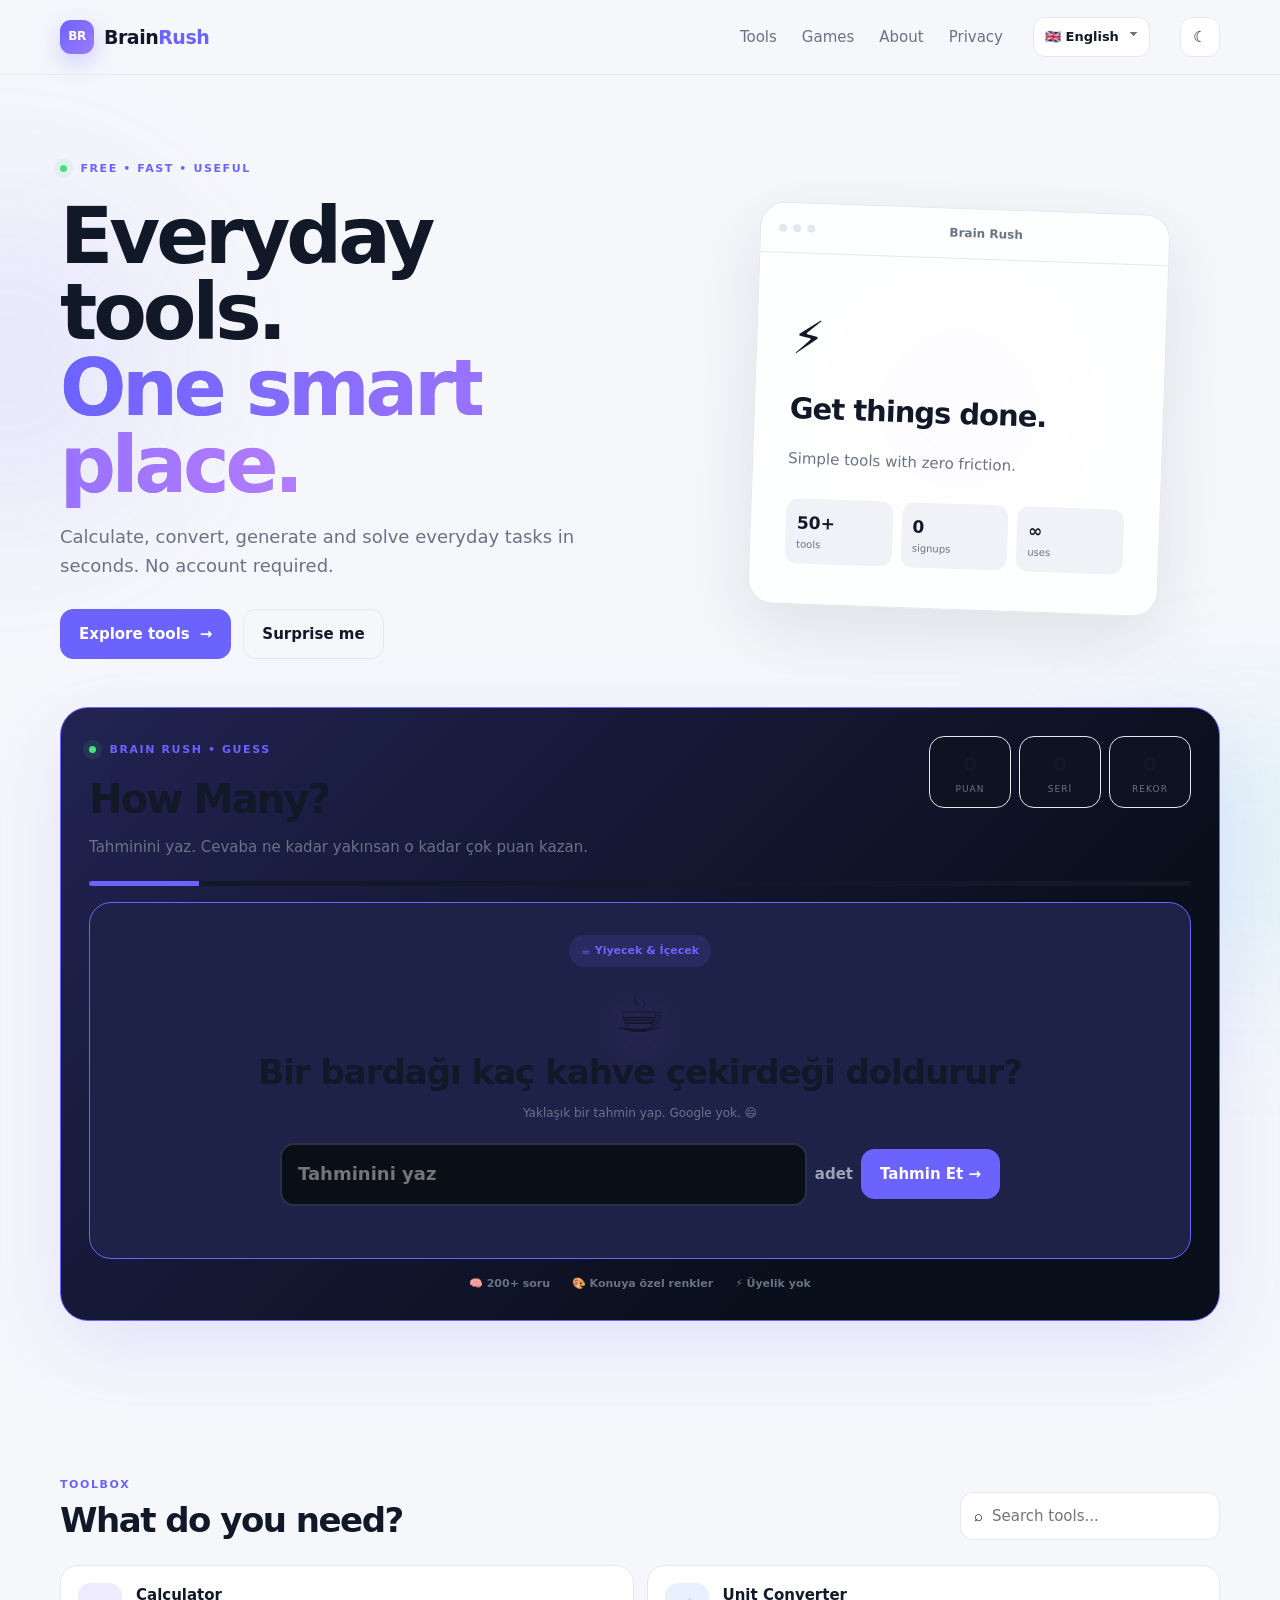
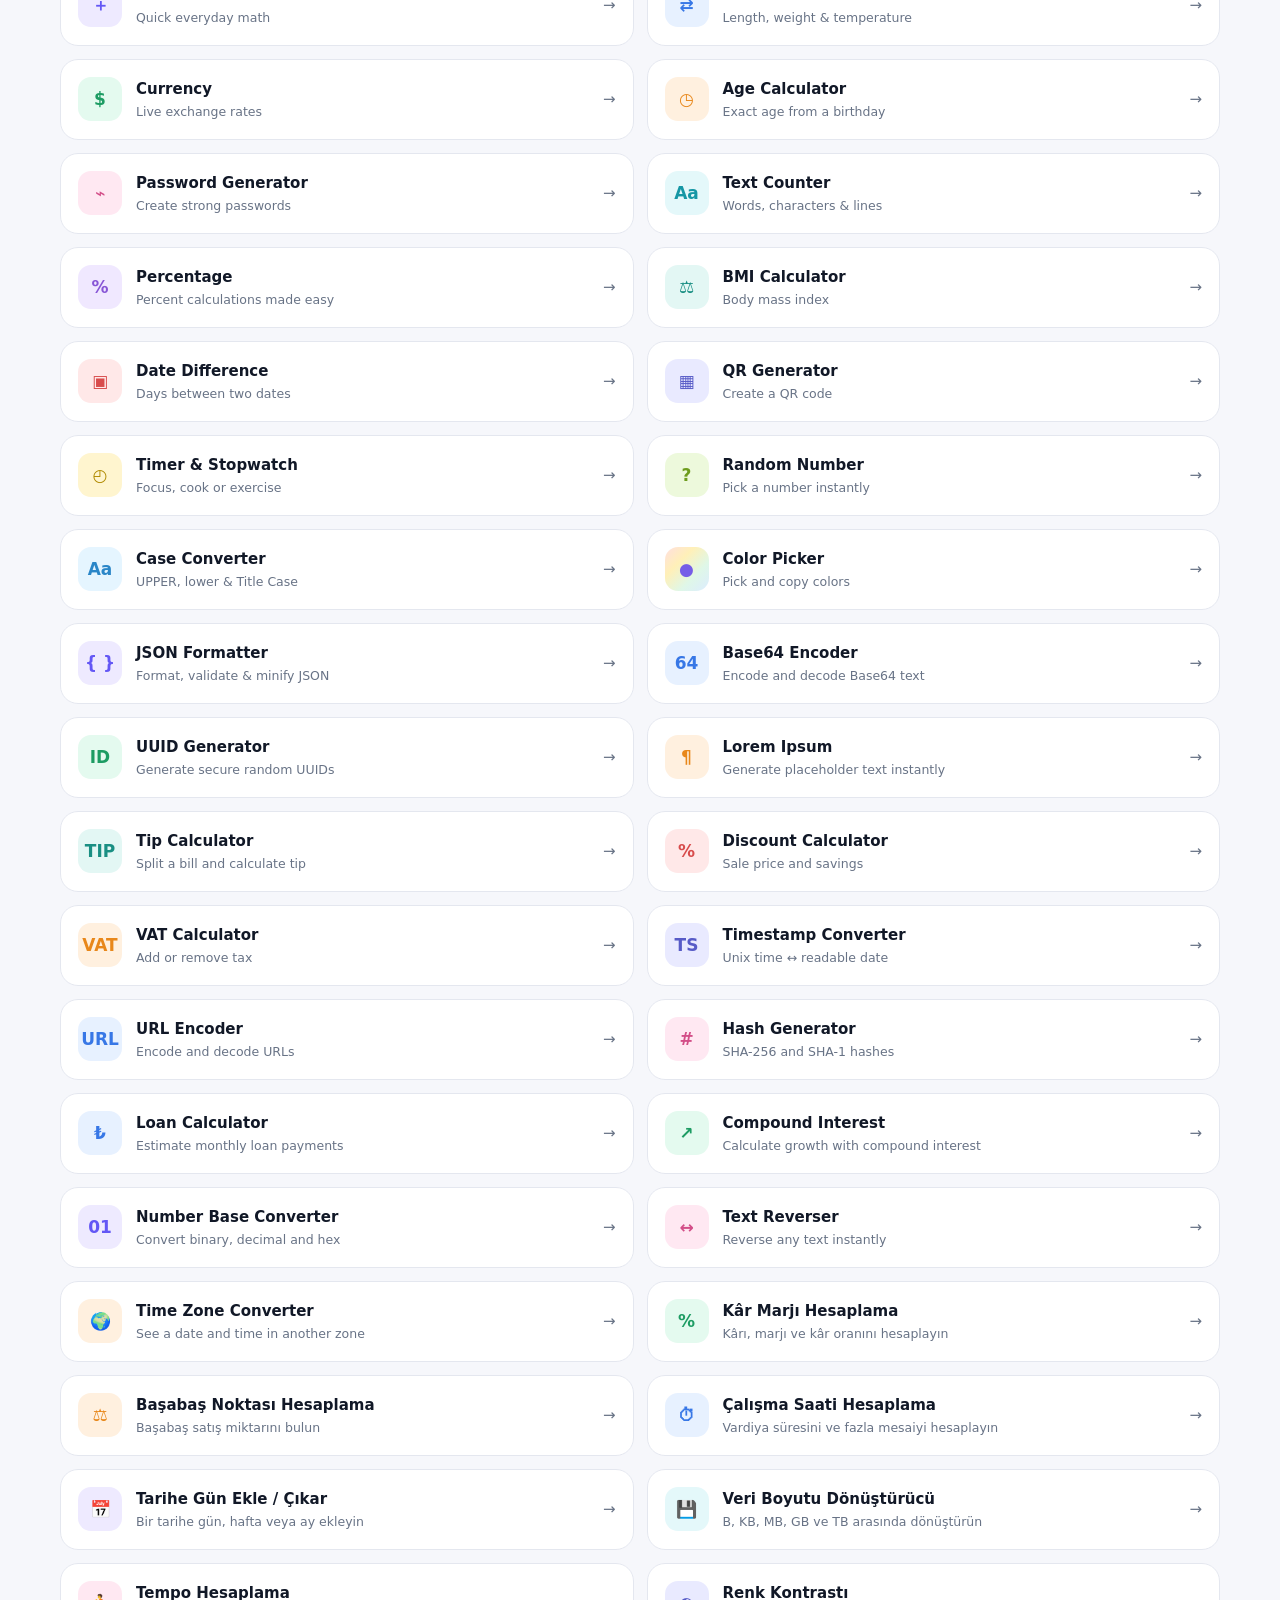
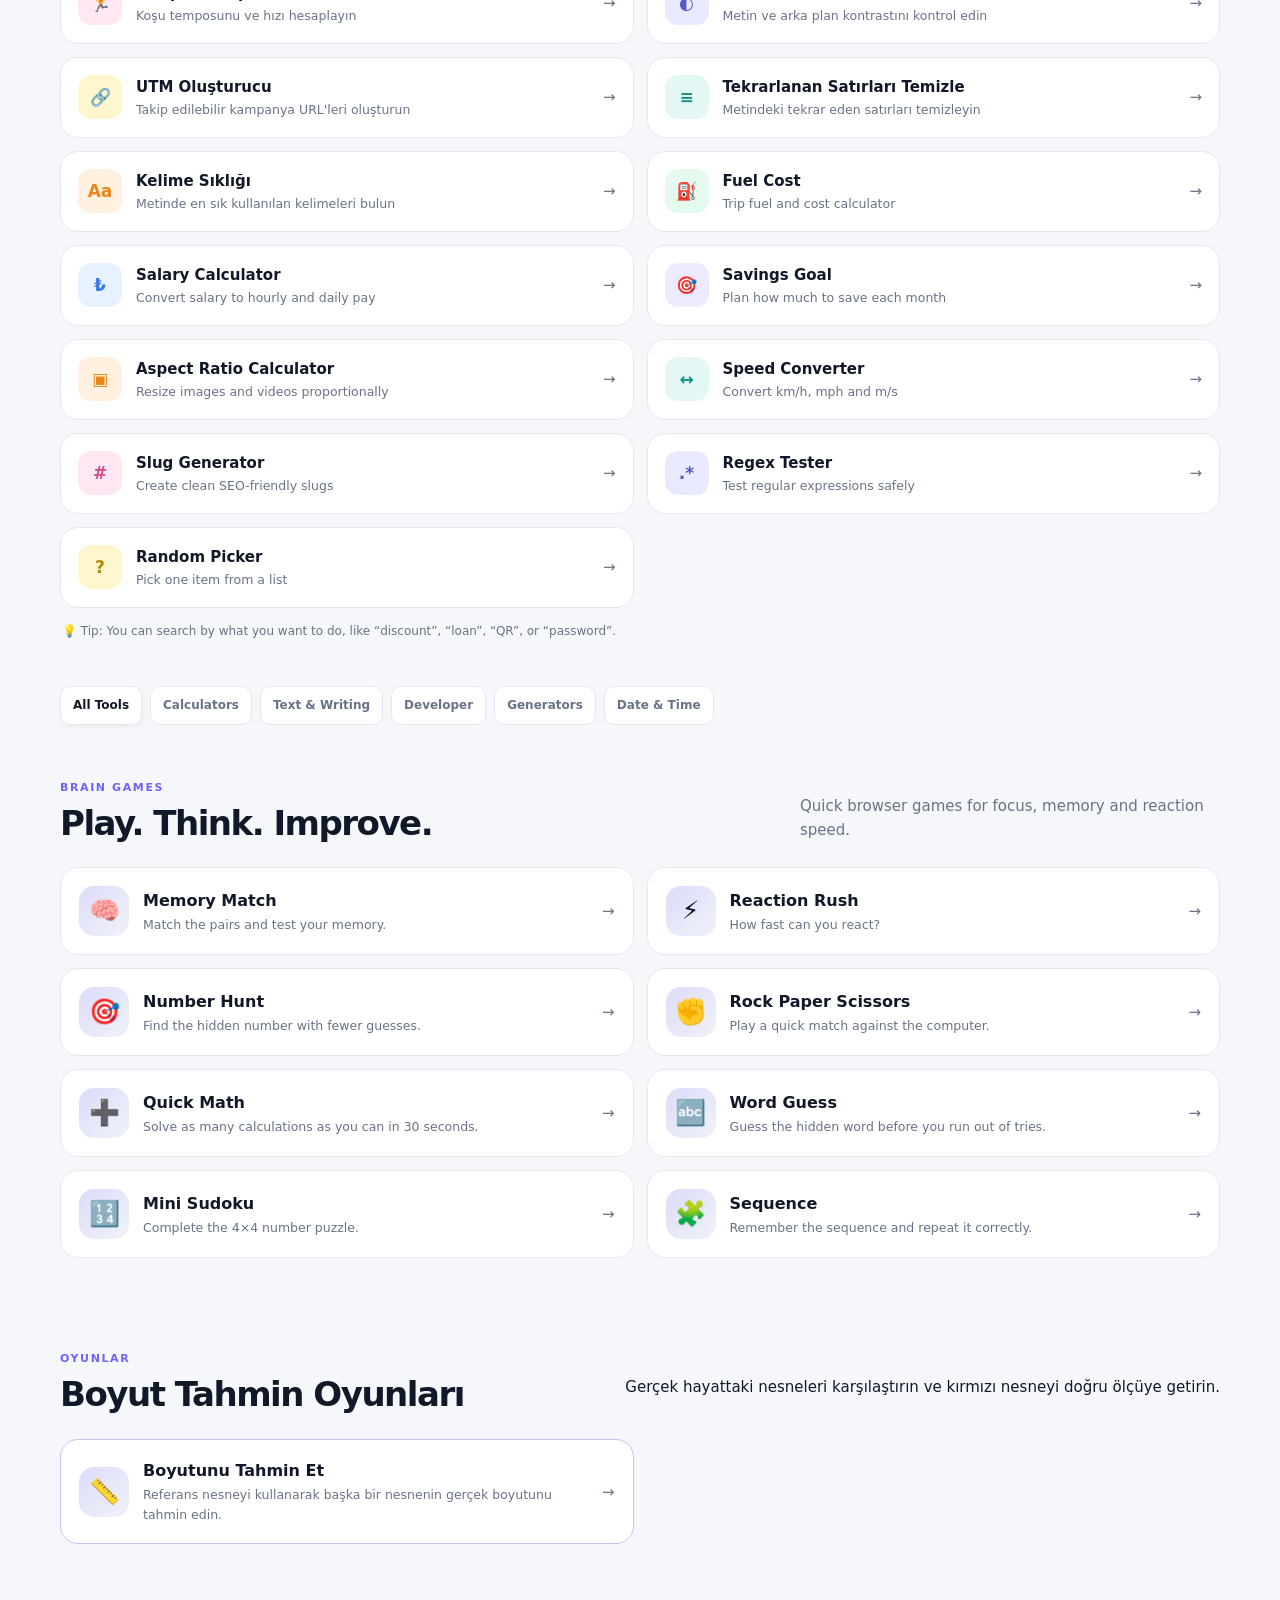
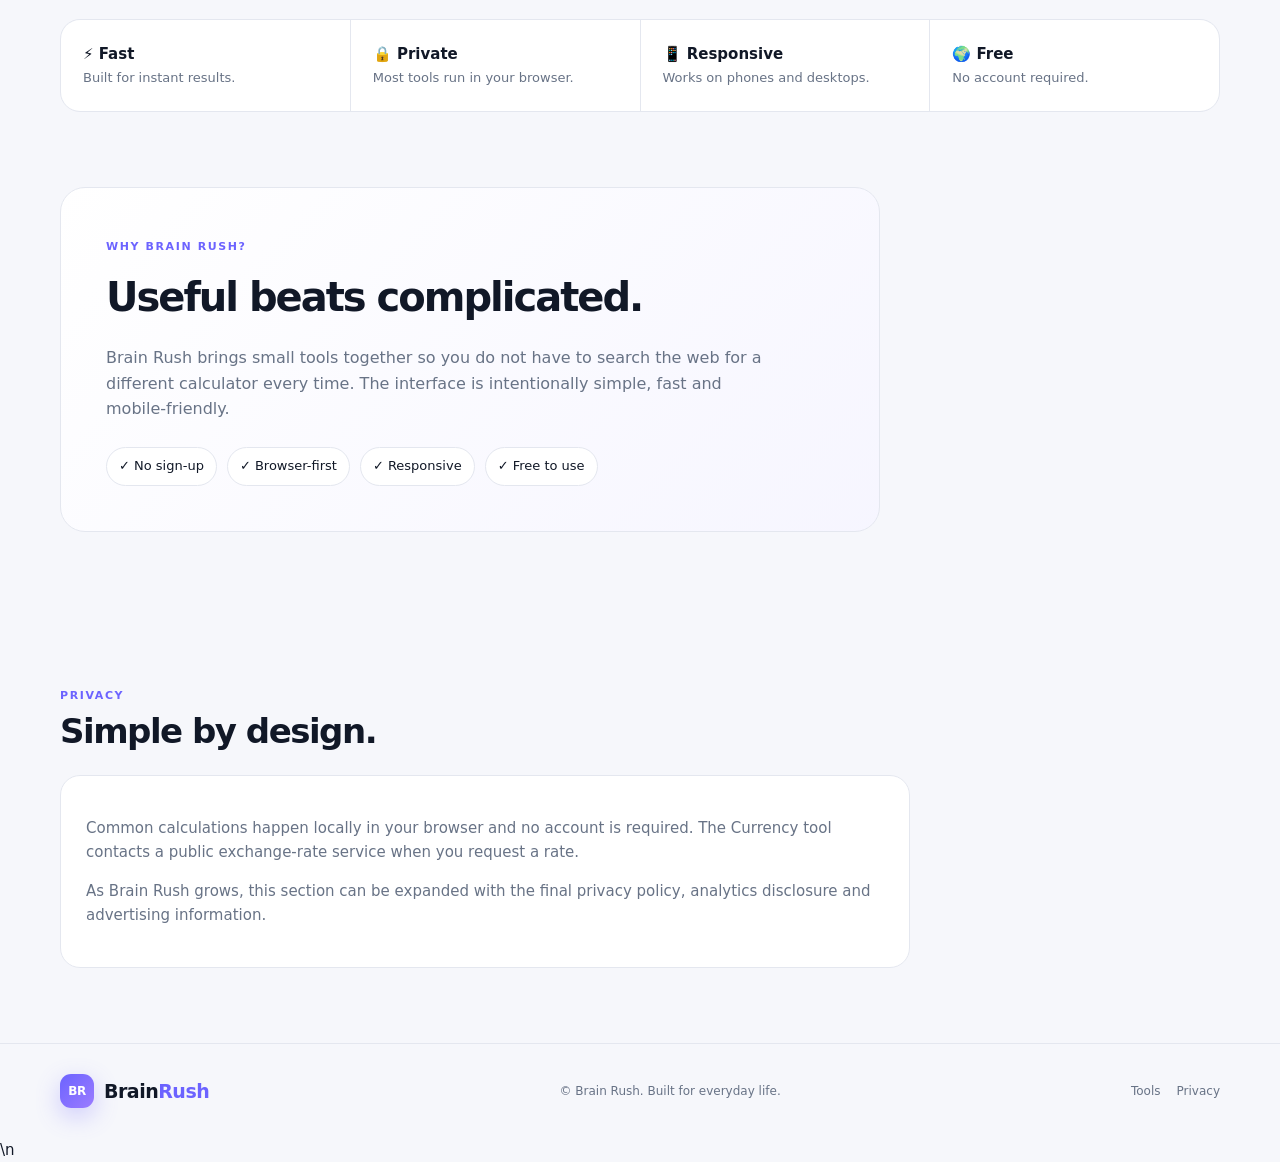
==== commit 6eaf433e: "Restore Size Guessing size controls" ====
--- a/index.html
+++ b/index.html
@@ -11,7 +11,7 @@
 <meta property="og:type" content="website">
 <title>Brain Rush — Free Everyday Tools</title>
 <link rel="manifest" href="manifest.webmanifest">
-<link rel="stylesheet" href="assets/styles.css?v=20261127-5">
+<link rel="stylesheet" href="assets/styles.css?v=20261127-8">
 </head>
 <body>
 <div class="bg-orb orb-one"></div><div class="bg-orb orb-two"></div>
@@ -193,7 +193,7 @@
 <template id="caseTemplate"><div class="tool-head"><span class="tool-icon sky">Aa</span><div><h3>Case Converter</h3><p>Convert text to upper, lower, title or sentence case.</p></div></div><textarea id="caseInput" class="large-text" placeholder="Type your text..."></textarea><div class="case-actions"><button data-case="upper">UPPERCASE</button><button data-case="lower">lowercase</button><button data-case="title">Title Case</button><button data-case="sentence">Sentence case</button></div><textarea id="caseOutput" class="large-text" readonly placeholder="Result"></textarea><button class="btn ghost full" id="copyCase">Copy result</button></template>
 
 <template id="colorTemplate"><div class="tool-head"><span class="tool-icon rainbow">●</span><div><h3>Color Picker</h3><p>Pick a color and copy HEX or RGB values.</p></div></div><div class="color-picker-wrap"><input id="colorInput" type="color" value="#6c63ff"><div id="colorPreview"></div></div><div class="color-values"><button id="copyHex"><b id="hexValue">#6C63FF</b><small>HEX</small></button><button id="copyRgb"><b id="rgbValue">rgb(108, 99, 255)</b><small>RGB</small></button></div></template>
-<script src="assets/app.js?v=20261127-10" defer></script>
+<script src="assets/app.js?v=20261127-14" defer></script>
 <template id="loanTemplate"><div class="tool-head"><span class="tool-icon blue">₺</span><div><h3 data-i18n="Loan Calculator">Loan Calculator</h3><p data-i18n="Estimate monthly loan payments">Estimate monthly loan payments</p></div></div><div class="form-grid"><label data-i18n="Principal">Principal<input id="loanAmount" type="number" value="100000"></label><label data-i18n="Annual rate">Annual rate %<input id="loanRate" type="number" value="3.5" step="0.1"></label><label data-i18n="Months">Months<input id="loanMonths" type="number" value="24"></label></div><div class="result-box"><small data-i18n="Monthly payment">Monthly payment</small><strong id="loanPayment">—</strong><span><span data-i18n="Total payment">Total payment</span>: <b id="loanTotal">—</b></span><span><span data-i18n="Total interest">Total interest</span>: <b id="loanInterest">—</b></span></div></template>
 <template id="compoundTemplate"><div class="tool-head"><span class="tool-icon green">↗</span><div><h3 data-i18n="Compound Interest">Compound Interest</h3><p data-i18n="Calculate growth with compound interest">Calculate growth with compound interest</p></div></div><div class="form-grid"><label data-i18n="Principal">Principal<input id="compoundPrincipal" type="number" value="10000"></label><label data-i18n="Annual rate">Annual rate %<input id="compoundRate" type="number" value="10" step="0.1"></label><label data-i18n="Years">Years<input id="compoundYears" type="number" value="5"></label><label data-i18n="Compounds per year">Compounds per year<input id="compoundPeriods" type="number" value="12"></label></div><div class="result-box"><small data-i18n="Total">Total</small><strong id="compoundTotal">—</strong><span><span data-i18n="Interest earned">Interest earned</span>: <b id="compoundGain">—</b></span></div></template>
 <template id="baseTemplate"><div class="tool-head"><span class="tool-icon violet">01</span><div><h3 data-i18n="Number Base Converter">Number Base Converter</h3><p data-i18n="Convert binary, decimal and hex">Convert binary, decimal and hex</p></div></div><div class="form-grid"><label data-i18n="Input number">Input number<input id="baseInput" value="255"></label><label data-i18n="From base">From base<select id="baseFrom"><option value="2">2 — Binary</option><option value="8">8 — Octal</option><option value="10" selected>10 — Decimal</option><option value="16">16 — Hex</option></select></label><label data-i18n="To base">To base<select id="baseTo"><option value="2">2 — Binary</option><option value="8">8 — Octal</option><option value="10">10 — Decimal</option><option value="16" selected>16 — Hex</option></select></label></div><label class="single-label"><span data-i18n="Result">Result</span><input id="baseResult" readonly></label></template>
@@ -236,10 +236,8 @@
       </div>
     </div>
     <div class="size-controls">
-      <div class="size-instruction" aria-live="polite">
-        <span class="size-instruction-icon">↗</span>
-        <div><strong>Nesneyi ayarla</strong><small>Sağ üstteki tutamacı sürükleyerek boyutu tahmin et</small></div>
-      </div>
+      <div class="size-readout"><span data-i18n="Your estimate">Tahmininiz</span><strong id="sizeEstimate">—</strong><small id="sizeError">—</small></div>
+      <div class="size-slider-wrap"><input id="sizeSlider" type="range" min="0.01" max="10" step="0.001" value="0.01"><div><span data-i18n="Smaller">Küçült</span><span data-i18n="Larger">Büyüt</span></div></div>
       <button class="btn primary size-lock" id="sizeLock" type="button" data-i18n="Lock In">Kilitle</button>
     </div>
     <div class="size-result" id="sizeResult" hidden><div class="size-result-icon" id="sizeResultIcon">✓</div><div><strong id="sizeResultTitle">—</strong><p id="sizeResultText">—</p></div><button class="btn primary" id="sizeNext" type="button" data-i18n="Next Round">Sonraki Tur</button></div>
--- a/assets/styles.css
+++ b/assets/styles.css
@@ -197,20 +197,3 @@
     height:420px;
   }
 }
-
-/* Size Guessing: resize only from the object handle */
-.size-controls{grid-template-columns:150px 130px;justify-content:space-between}
-.size-controls .size-lock{grid-column:2}
-
-/* Final Size Guessing control cleanup */
-.size-slider-wrap{display:none!important}
-.size-controls{grid-template-columns:1fr auto!important;align-items:center!important}
-.size-instruction{display:flex;align-items:center;gap:12px;min-height:46px;padding:9px 14px;border:1px solid var(--line);border-radius:13px;background:var(--surface-2)}
-.size-instruction-icon{width:32px;height:32px;border-radius:9px;display:grid;place-items:center;background:#17284a;color:#73b2ff;font-size:18px;font-weight:900}
-.size-instruction strong{display:block;font-size:13px;color:#e8eef8}
-.size-instruction small{display:block;margin-top:2px;color:var(--muted);font-size:10px}
-@media(max-width:700px){.size-controls{grid-template-columns:1fr!important}.size-lock{width:100%}}
-
-/* Size Guessing: absolutely no visual size cap */
-.size-object svg{max-height:none!important}
-.size-stage .size-target-object{max-width:none!important;max-height:none!important}
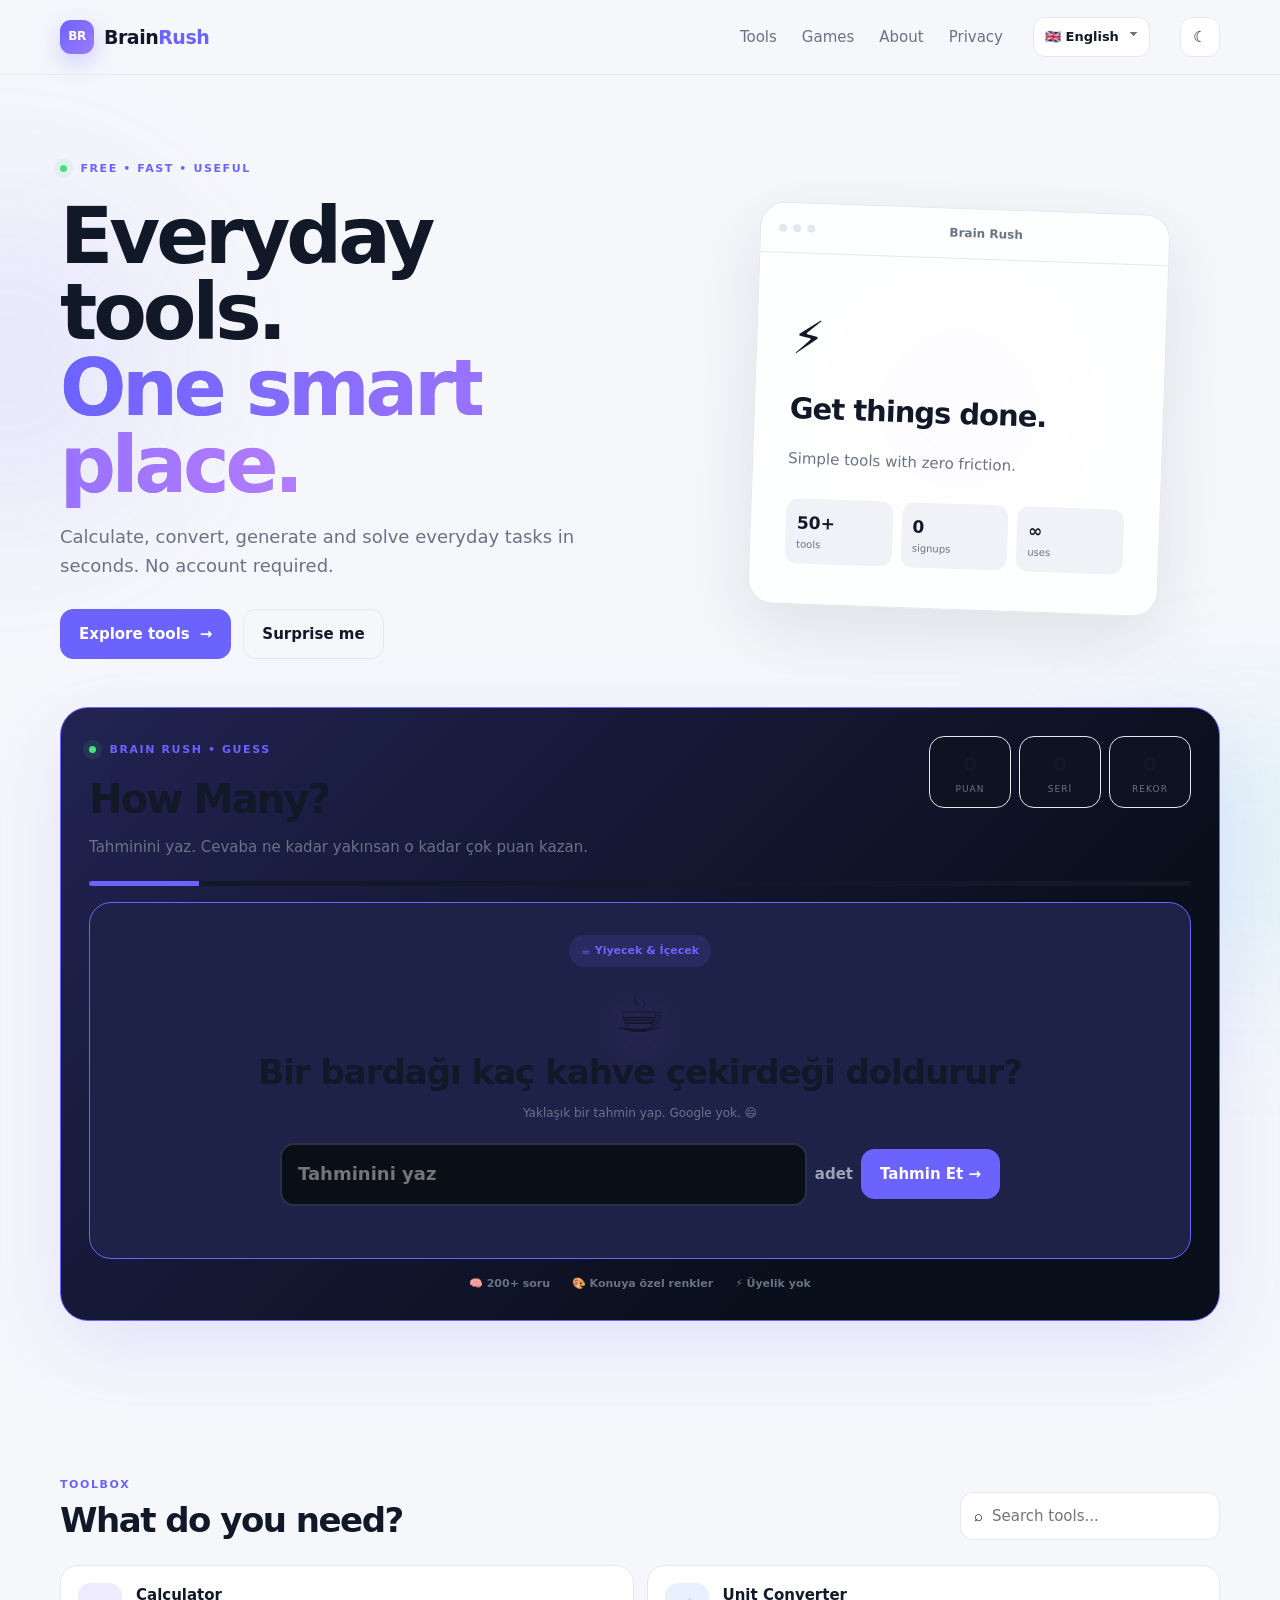
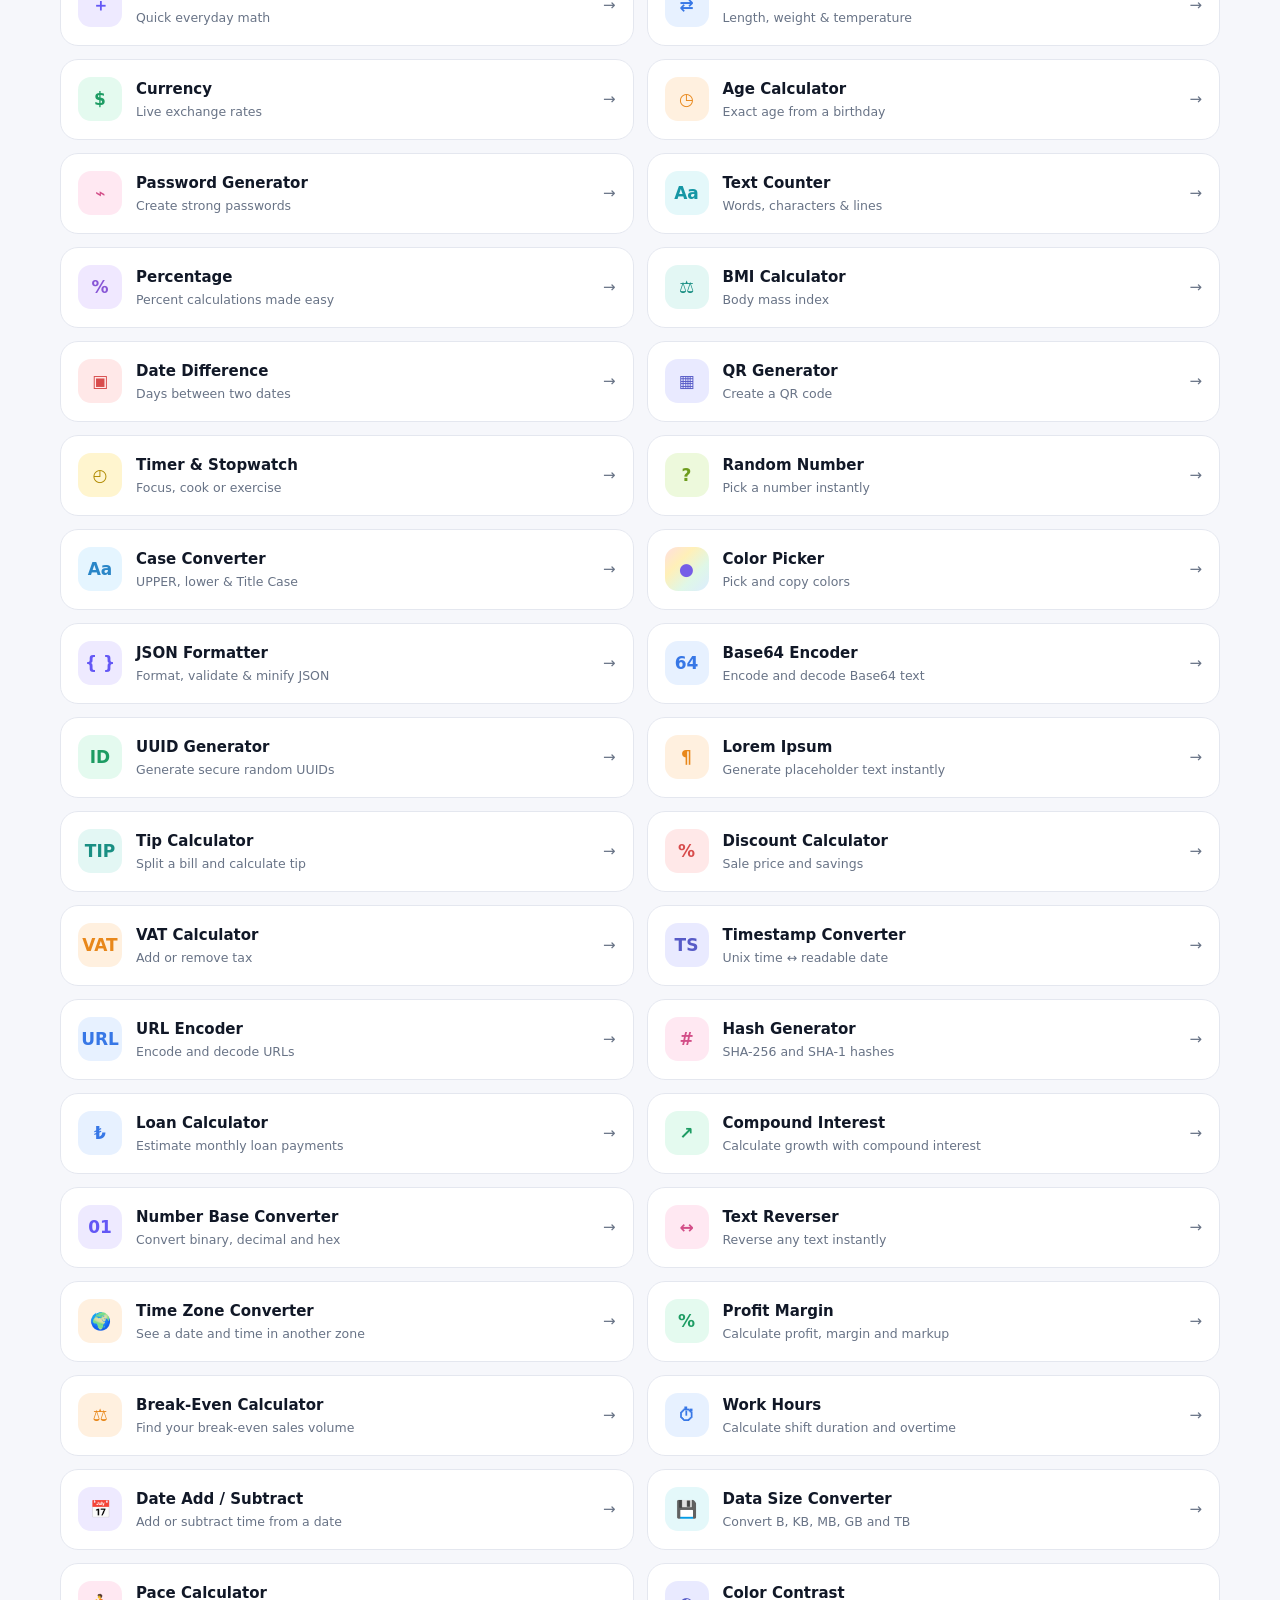
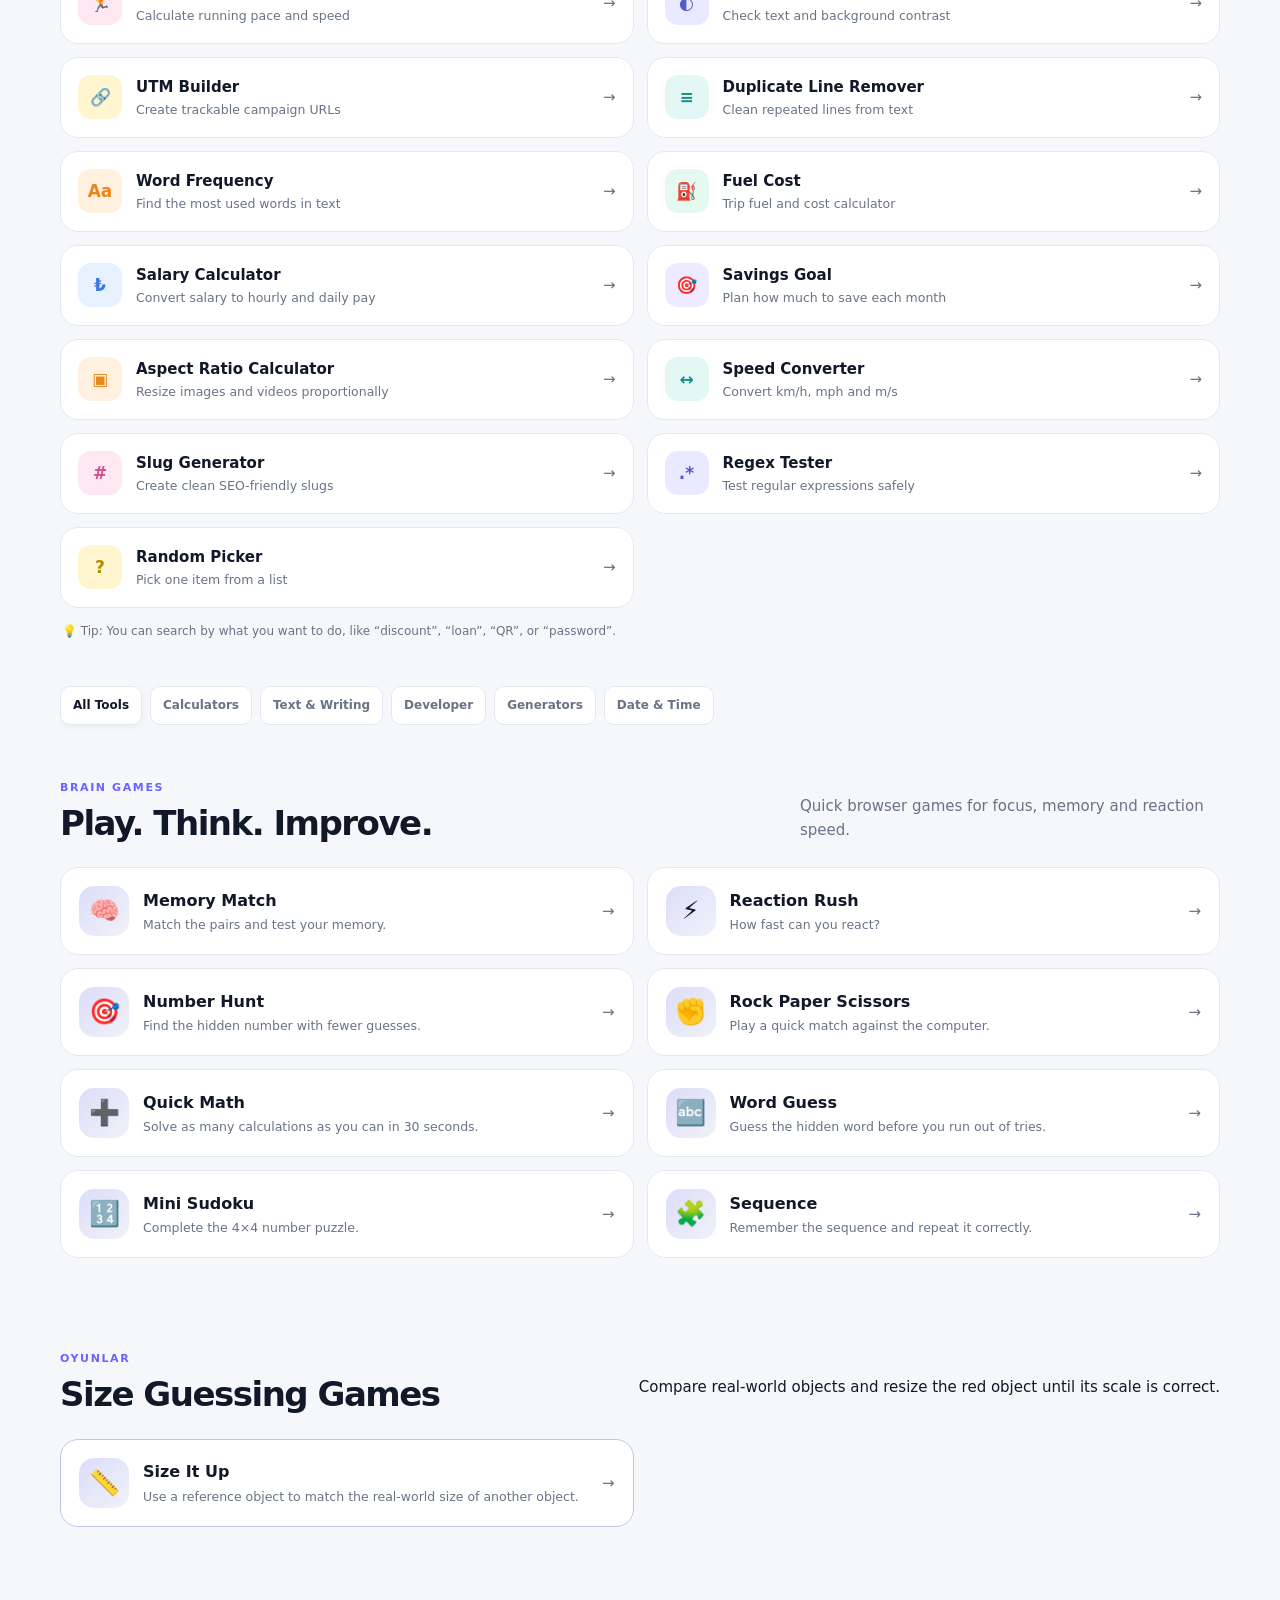
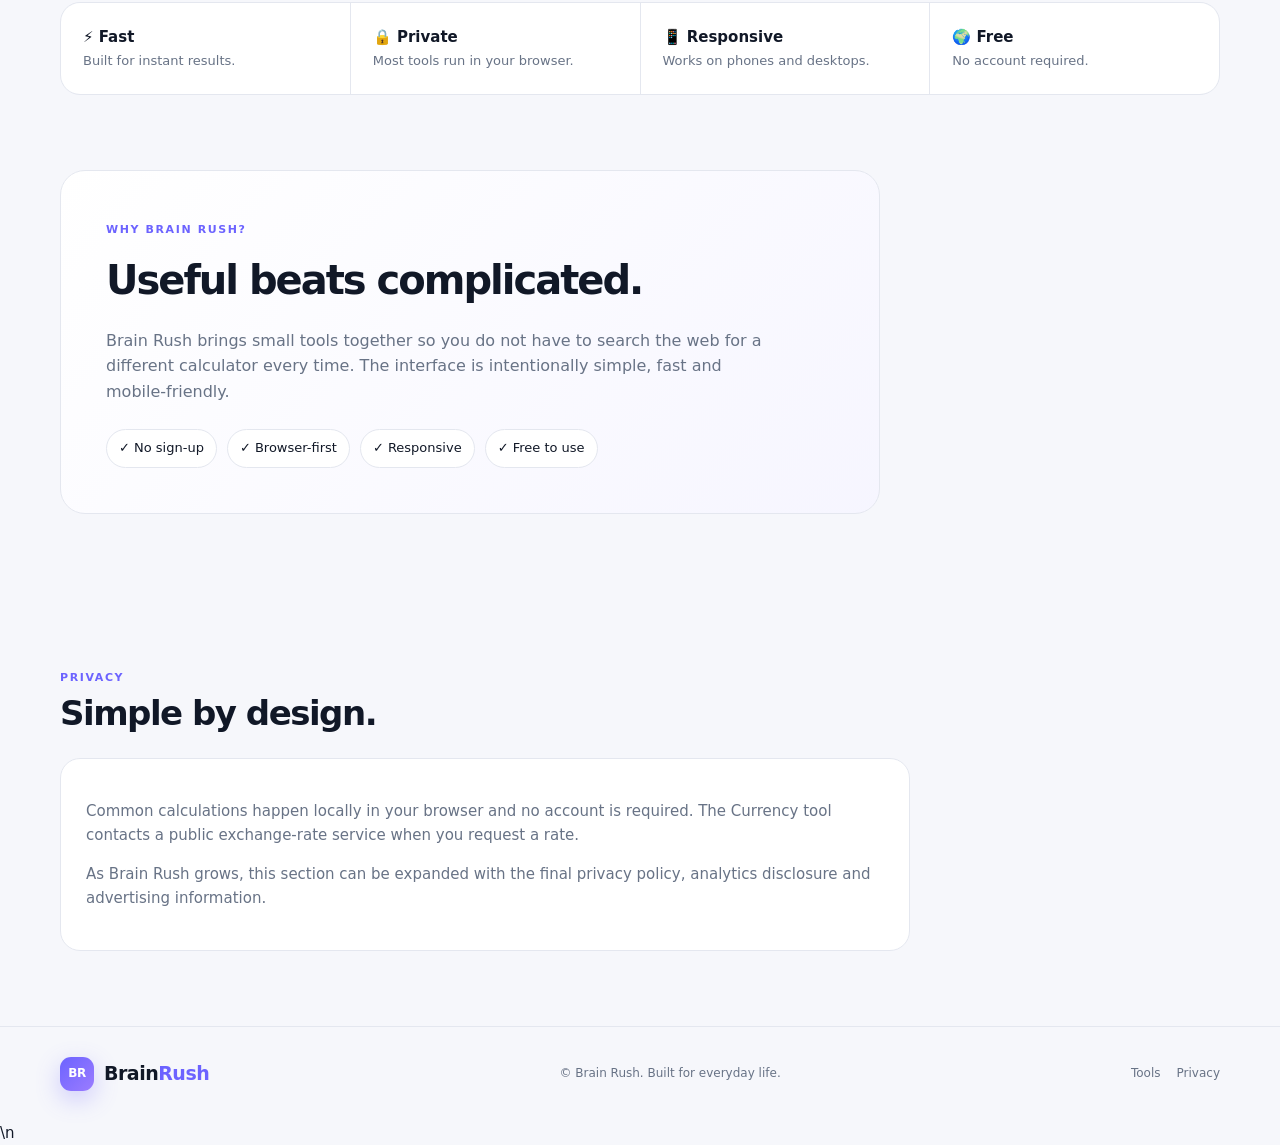
==== commit f503200d: "Refresh app script cache after syntax fix" ====
--- a/index.html
+++ b/index.html
@@ -193,7 +193,7 @@
 <template id="caseTemplate"><div class="tool-head"><span class="tool-icon sky">Aa</span><div><h3>Case Converter</h3><p>Convert text to upper, lower, title or sentence case.</p></div></div><textarea id="caseInput" class="large-text" placeholder="Type your text..."></textarea><div class="case-actions"><button data-case="upper">UPPERCASE</button><button data-case="lower">lowercase</button><button data-case="title">Title Case</button><button data-case="sentence">Sentence case</button></div><textarea id="caseOutput" class="large-text" readonly placeholder="Result"></textarea><button class="btn ghost full" id="copyCase">Copy result</button></template>
 
 <template id="colorTemplate"><div class="tool-head"><span class="tool-icon rainbow">●</span><div><h3>Color Picker</h3><p>Pick a color and copy HEX or RGB values.</p></div></div><div class="color-picker-wrap"><input id="colorInput" type="color" value="#6c63ff"><div id="colorPreview"></div></div><div class="color-values"><button id="copyHex"><b id="hexValue">#6C63FF</b><small>HEX</small></button><button id="copyRgb"><b id="rgbValue">rgb(108, 99, 255)</b><small>RGB</small></button></div></template>
-<script src="assets/app.js?v=20261127-14" defer></script>
+<script src="assets/app.js?v=20261127-15" defer></script>
 <template id="loanTemplate"><div class="tool-head"><span class="tool-icon blue">₺</span><div><h3 data-i18n="Loan Calculator">Loan Calculator</h3><p data-i18n="Estimate monthly loan payments">Estimate monthly loan payments</p></div></div><div class="form-grid"><label data-i18n="Principal">Principal<input id="loanAmount" type="number" value="100000"></label><label data-i18n="Annual rate">Annual rate %<input id="loanRate" type="number" value="3.5" step="0.1"></label><label data-i18n="Months">Months<input id="loanMonths" type="number" value="24"></label></div><div class="result-box"><small data-i18n="Monthly payment">Monthly payment</small><strong id="loanPayment">—</strong><span><span data-i18n="Total payment">Total payment</span>: <b id="loanTotal">—</b></span><span><span data-i18n="Total interest">Total interest</span>: <b id="loanInterest">—</b></span></div></template>
 <template id="compoundTemplate"><div class="tool-head"><span class="tool-icon green">↗</span><div><h3 data-i18n="Compound Interest">Compound Interest</h3><p data-i18n="Calculate growth with compound interest">Calculate growth with compound interest</p></div></div><div class="form-grid"><label data-i18n="Principal">Principal<input id="compoundPrincipal" type="number" value="10000"></label><label data-i18n="Annual rate">Annual rate %<input id="compoundRate" type="number" value="10" step="0.1"></label><label data-i18n="Years">Years<input id="compoundYears" type="number" value="5"></label><label data-i18n="Compounds per year">Compounds per year<input id="compoundPeriods" type="number" value="12"></label></div><div class="result-box"><small data-i18n="Total">Total</small><strong id="compoundTotal">—</strong><span><span data-i18n="Interest earned">Interest earned</span>: <b id="compoundGain">—</b></span></div></template>
 <template id="baseTemplate"><div class="tool-head"><span class="tool-icon violet">01</span><div><h3 data-i18n="Number Base Converter">Number Base Converter</h3><p data-i18n="Convert binary, decimal and hex">Convert binary, decimal and hex</p></div></div><div class="form-grid"><label data-i18n="Input number">Input number<input id="baseInput" value="255"></label><label data-i18n="From base">From base<select id="baseFrom"><option value="2">2 — Binary</option><option value="8">8 — Octal</option><option value="10" selected>10 — Decimal</option><option value="16">16 — Hex</option></select></label><label data-i18n="To base">To base<select id="baseTo"><option value="2">2 — Binary</option><option value="8">8 — Octal</option><option value="10">10 — Decimal</option><option value="16" selected>16 — Hex</option></select></label></div><label class="single-label"><span data-i18n="Result">Result</span><input id="baseResult" readonly></label></template>
